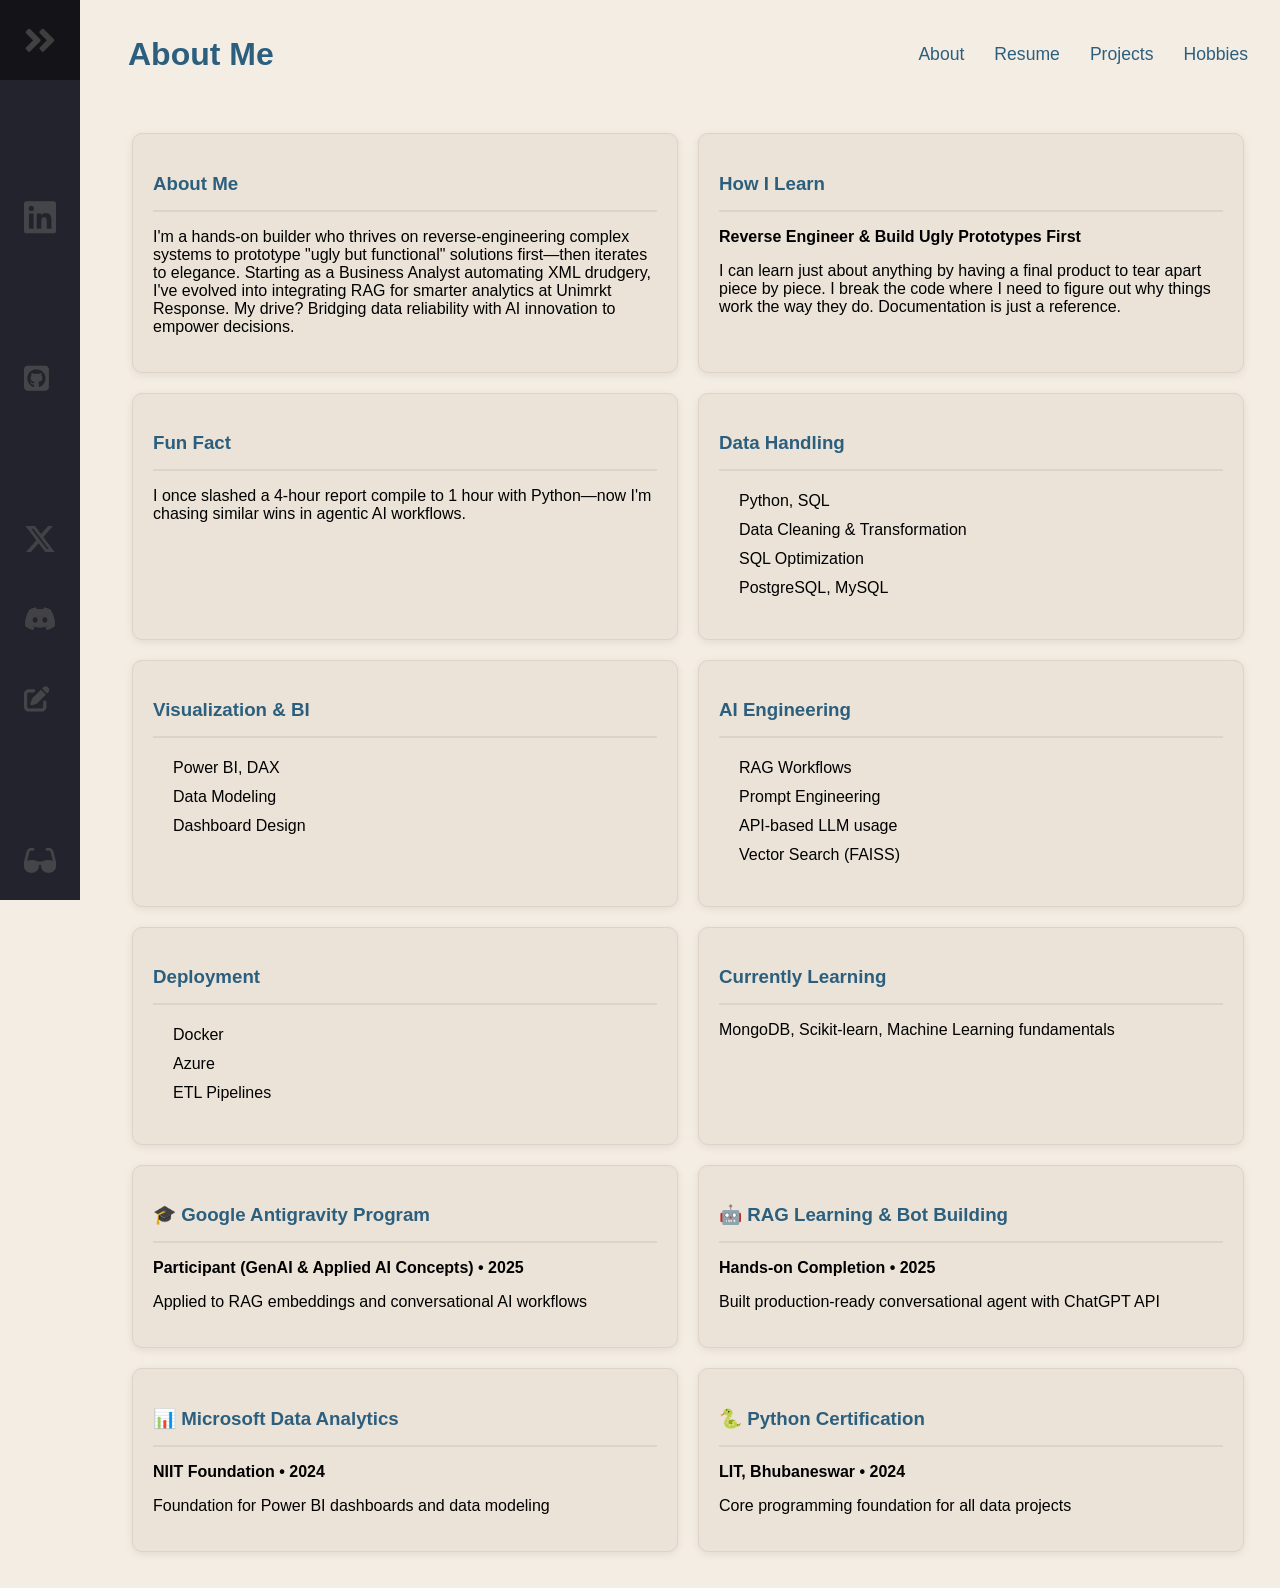
==== about.html @ 884d09ef "new" ====
<!DOCTYPE html>
<html lang="en">
<head>
  <meta name="viewport" content="width=device-width, initial-scale=1.0" />
  <meta charset="UTF-8">
  <title>About - Paramjeet Rout</title>
  <script defer src="theme.js"></script>
  <link rel="stylesheet" href="style.css" />
  <link href="https://fonts.googleapis.com/css?family=Open+Sans:300,400,700&display=swap" rel="stylesheet" />
</head>

<body>
  <nav class="navbar">
    <ul class="navbar-nav">
      <li class="logo">
        <a href="mailto:routparamjeet@gmail.com" target="_blank" class="nav-link">
          <span class="link-text logo-text">Paramj</span>
          <svg aria-hidden="true" focusable="false" data-prefix="fad" data-icon="angle-double-right" role="img" xmlns="http://www.w3.org/2000/svg" viewBox="0 0 448 512" class="svg-inline--fa fa-angle-double-right fa-w-14 fa-5x">
            <g class="fa-group">
              <path fill="currentColor" d="M224 273L88.37 409a23.78 23.78 0 0 1-33.8 0L32 386.36a23.94 23.94 0 0 1 0-33.89l96.13-96.37L32 159.73a23.94 23.94 0 0 1 0-33.89l22.44-22.79a23.78 23.78 0 0 1 33.8 0L223.88 239a23.94 23.94 0 0 1 .1 34z" class="fa-secondary"></path>
              <path fill="currentColor" d="M415.89 273L280.34 409a23.77 23.77 0 0 1-33.79 0L224 386.26a23.94 23.94 0 0 1 0-33.89L320.11 256l-96-96.47a23.94 23.94 0 0 1 0-33.89l22.52-22.59a23.77 23.77 0 0 1 33.79 0L416 239a24 24 0 0 1-.11 34z" class="fa-primary"></path>
            </g>
          </svg>
        </a>
      </li>

      <li class="nav-item">
        <a href="https://www.linkedin.com/in/paramjeet-rout2026/" target="_blank" class="nav-link">
          <svg aria-hidden="true" focusable="false" data-prefix="fad" data-icon="cat" role="img" xmlns="http://www.w3.org/2000/svg" viewBox="0 0 448 512" class="svg-inline--fa fa-cat fa-w-16 fa-9x">
            <g class="fa-group">
              <path fill="currentColor" d="M416 32H31.9C14.3 32 0 46.5 0 64.3v383.4C0 465.5 14.3 480 31.9 480H416c17.6 0 32-14.5 32-32.3V64.3c0-17.8-14.4-32.3-32-32.3zM135.4 416H69V202.2h66.5V416zm-33.2-243c-21.3 0-38.5-17.3-38.5-38.5S80.9 96 102.2 96c21.2 0 38.5 17.3 38.5 38.5 0 21.3-17.2 38.5-38.5 38.5zm282.1 243h-66.4V312c0-24.8-.5-56.7-34.5-56.7-34.6 0-39.9 27-39.9 54.9V416h-66.4V202.2h63.7v29.2h.9c8.9-16.8 30.6-34.5 62.9-34.5 67.2 0 79.7 44.3 79.7 101.9V416z" class="fa-secondary"></path>
            </g>
          </svg>
          <span class="link-text">LinkedIn</span>
        </a>
      </li>

      <li class="nav-item">
        <a href="https://github.com/routparam12" target="_blank" class="nav-link">
          <svg aria-hidden="true" focusable="false" data-prefix="fad" data-icon="alien-monster" role="img" xmlns="http://www.w3.org/2000/svg" viewBox="0 0 576 512" class="svg-inline--fa fa-alien-monster fa-w-18 fa-9x">
            <g class="fa-group">
              <path fill="currentColor" d="M448 96c0-35.3-28.7-64-64-64H64C28.7 32 0 60.7 0 96V416c0 35.3 28.7 64 64 64H384c35.3 0 64-28.7 64-64V96zM265.8 407.7c0-1.8 0-6 .1-11.6c.1-11.4 .1-28.8 .1-43.7c0-15.6-5.2-25.5-11.3-30.7c37-4.1 76-9.2 76-73.1c0-18.2-6.5-27.3-17.1-39c1.7-4.3 7.4-22-1.7-45c-13.9-4.3-45.7 17.9-45.7 17.9c-13.2-3.7-27.5-5.6-41.6-5.6s-28.4 1.9-41.6 5.6c0 0-31.8-22.2-45.7-17.9c-9.1 22.9-3.5 40.6-1.7 45c-10.6 11.7-15.6 20.8-15.6 39c0 63.6 37.3 69 74.3 73.1c-4.8 4.3-9.1 11.7-10.6 22.3c-9.5 4.3-33.8 11.7-48.3-13.9c-9.1-15.8-25.5-17.1-25.5-17.1c-16.2-.2-1.1 10.2-1.1 10.2c10.8 5 18.4 24.2 18.4 24.2c9.7 29.7 56.1 19.7 56.1 19.7c0 9 .1 21.7 .1 30.6c0 4.8 .1 8.6 .1 10c0 4.3-3 9.5-11.5 8C106 393.6 59.8 330.8 59.8 257.4c0-91.8 70.2-161.5 162-161.5s166.2 69.7 166.2 161.5c.1 73.4-44.7 136.3-110.7 158.3c-8.4 1.5-11.5-3.7-11.5-8z" class="fa-secondary"></path>
            </g>
          </svg>
          <span class="link-text">Github</span>
        </a>
      </li>

      <li class="nav-item">
        <a href="https://twitter.com/Paramjeer_r" target="_blank" class="nav-link">
          <svg aria-hidden="true" focusable="false" role="img" xmlns="http://www.w3.org/2000/svg" viewBox="0 0 512 512" class="svg-inline--fa fa-w-16 fa-5x">
            <g class="fa-group">
              <path fill="currentColor" d="M389.2 48h70.6L305.6 224.2 487 464H345L233.7 318.6 106.5 464H35.8L200.7 275.5 26.8 48H172.4L272.9 180.9 389.2 48zM364.4 421.8h39.1L151.1 88h-42L364.4 421.8z" class="fa-secondary"></path>
              <path fill="currentColor" d="M389.2 48h70.6L305.6 224.2 487 464H345L233.7 318.6 106.5 464H35.8L200.7 275.5 26.8 48H172.4L272.9 180.9 389.2 48zM364.4 421.8h39.1L151.1 88h-42L364.4 421.8z" class="fa-primary"></path>
            </g>
          </svg>
          <span class="link-text">X </span>
        </a>
      </li>

      <li class="nav-item">
        <a href="https://discord.com/users/YOUR_DISCORD_ID" target="_blank" class="nav-link">
          <svg aria-hidden="true" focusable="false" role="img" xmlns="http://www.w3.org/2000/svg" viewBox="0 0 640 512" class="svg-inline--fa fa-w-20 fa-5x">
            <g class="fa-group">
              <path fill="currentColor" d="M524.531,69.836a1.5,1.5,0,0,0-.764-.7A485.065,485.065,0,0,0,404.081,32.03a1.816,1.816,0,0,0-1.923.91,337.461,337.461,0,0,0-14.9,30.6,447.848,447.848,0,0,0-134.426,0,309.541,309.541,0,0,0-15.135-30.6,1.89,1.89,0,0,0-1.924-.91A483.689,483.689,0,0,0,116.085,69.137a1.712,1.712,0,0,0-.788.676C39.068,183.651,18.186,294.69,28.43,404.354a2.016,2.016,0,0,0,.765,1.375A487.666,487.666,0,0,0,176.02,479.918a1.9,1.9,0,0,0,2.063-.676A348.2,348.2,0,0,0,208.12,430.4a1.86,1.86,0,0,0-1.019-2.588,321.173,321.173,0,0,1-45.868-21.853,1.885,1.885,0,0,1-.185-3.126c3.082-2.309,6.166-4.711,9.109-7.137a1.819,1.819,0,0,1,1.9-.256c96.229,43.917,200.41,43.917,295.5,0a1.812,1.812,0,0,1,1.924.233c2.944,2.426,6.027,4.851,9.132,7.16a1.884,1.884,0,0,1-.162,3.126,301.407,301.407,0,0,1-45.89,21.83,1.875,1.875,0,0,0-1,2.611,391.055,391.055,0,0,0,30.014,48.815,1.864,1.864,0,0,0,2.063.7A486.048,486.048,0,0,0,610.7,405.729a1.882,1.882,0,0,0,.765-1.352C623.729,277.594,590.933,167.465,524.531,69.836ZM222.491,337.58c-28.972,0-52.844-26.587-52.844-59.239S193.056,219.1,222.491,219.1c29.665,0,53.306,26.82,52.843,59.239C275.334,310.993,251.924,337.58,222.491,337.58Zm195.38,0c-28.971,0-52.843-26.587-52.843-59.239S388.437,219.1,417.871,219.1c29.667,0,53.307,26.82,52.844,59.239C470.715,310.993,447.538,337.58,417.871,337.58Z" class="fa-secondary"></path>
              <path fill="currentColor" d="M524.531,69.836a1.5,1.5,0,0,0-.764-.7A485.065,485.065,0,0,0,404.081,32.03a1.816,1.816,0,0,0-1.923.91,337.461,337.461,0,0,0-14.9,30.6,447.848,447.848,0,0,0-134.426,0,309.541,309.541,0,0,0-15.135-30.6,1.89,1.89,0,0,0-1.924-.91A483.689,483.689,0,0,0,116.085,69.137a1.712,1.712,0,0,0-.788.676C39.068,183.651,18.186,294.69,28.43,404.354a2.016,2.016,0,0,0,.765,1.375A487.666,487.666,0,0,0,176.02,479.918a1.9,1.9,0,0,0,2.063-.676A348.2,348.2,0,0,0,208.12,430.4a1.86,1.86,0,0,0-1.019-2.588,321.173,321.173,0,0,1-45.868-21.853,1.885,1.885,0,0,1-.185-3.126c3.082-2.309,6.166-4.711,9.109-7.137a1.819,1.819,0,0,1,1.9-.256c96.229,43.917,200.41,43.917,295.5,0a1.812,1.812,0,0,1,1.924.233c2.944,2.426,6.027,4.851,9.132,7.16a1.884,1.884,0,0,1-.162,3.126,301.407,301.407,0,0,1-45.89,21.83,1.875,1.875,0,0,0-1,2.611,391.055,391.055,0,0,0,30.014,48.815,1.864,1.864,0,0,0,2.063.7A486.048,486.048,0,0,0,610.7,405.729a1.882,1.882,0,0,0,.765-1.352C623.729,277.594,590.933,167.465,524.531,69.836ZM222.491,337.58c-28.972,0-52.844-26.587-52.844-59.239S193.056,219.1,222.491,219.1c29.665,0,53.306,26.82,52.843,59.239C275.334,310.993,251.924,337.58,222.491,337.58Zm195.38,0c-28.971,0-52.843-26.587-52.843-59.239S388.437,219.1,417.871,219.1c29.667,0,53.307,26.82,52.844,59.239C470.715,310.993,447.538,337.58,417.871,337.58Z" class="fa-primary"></path>
            </g>
          </svg>
          <span class="link-text">Discord</span>
        </a>
      </li>

      <li class="nav-item">
        <a href="https://sayhelloworld.co" target="_blank" class="nav-link">
          <svg aria-hidden="true" focusable="false" data-prefix="fad" role="img" xmlns="http://www.w3.org/2000/svg" viewBox="0 0 640 512" class="svg-inline--fa fa-laptop fa-w-20 fa-5x">
            <g class="fa-group">
              <path fill="currentColor" d="M471.6 21.7c-21.9-21.9-57.3-21.9-79.2 0L362.3 51.7l97.9 97.9 30.1-30.1c21.9-21.9 21.9-57.3 0-79.2L471.6 21.7zm-299.2 220c-6.1 6.1-10.8 13.6-13.5 21.9l-29.6 88.8c-2.9 8.6-.6 18.1 5.8 24.6s15.9 8.7 24.6 5.8l88.8-29.6c8.2-2.7 15.7-7.4 21.9-13.5L437.7 172.3 339.7 74.3 172.4 241.7zM96 64C43 64 0 107 0 160V416c0 53 43 96 96 96H352c53 0 96-43 96-96V320c0-17.7-14.3-32-32-32s-32 14.3-32 32v96c0 17.7-14.3 32-32 32H96c-17.7 0-32-14.3-32-32V160c0-17.7 14.3-32 32-32h96c17.7 0 32-14.3 32-32s-14.3-32-32-32H96z" class="fa-secondary"></path>
            </g>
          </svg>
          <span class="link-text">Blog</span>
        </a>
      </li>

      <li class="nav-item" id="themeButton">
        <a href="#" class="nav-link">
          <svg class="theme-icon" id="lightIcon" aria-hidden="true" focusable="false" data-prefix="fad" data-icon="moon-stars" role="img" xmlns="http://www.w3.org/2000/svg" viewBox="0 0 512 512" class="svg-inline--fa fa-moon-stars fa-w-16 fa-7x">
            <g class="fa-group">
              <path fill="currentColor" d="M320 32L304 0l-16 32-32 16 32 16 16 32 16-32 32-16zm138.7 149.3L432 128l-26.7 53.3L352 208l53.3 26.7L432 288l26.7-53.3L512 208z" class="fa-secondary"></path>
              <path fill="currentColor" d="M332.2 426.4c8.1-1.6 13.9 8 8.6 14.5a191.18 191.18 0 0 1-149 71.1C85.8 512 0 426 0 320c0-120 108.7-210.6 227-188.8 8.2 1.6 10.1 12.6 2.8 16.7a150.3 150.3 0 0 0-76.1 130.8c0 94 85.4 165.4 178.5 147.7z" class="fa-primary"></path>
            </g>
          </svg>
          <svg class="theme-icon" id="solarIcon" aria-hidden="true" focusable="false" data-prefix="fad" data-icon="sun" role="img" xmlns="http://www.w3.org/2000/svg" viewBox="0 0 512 512" class="svg-inline--fa fa-sun fa-w-16 fa-7x">
            <g class="fa-group">
              <path fill="currentColor" d="M502.42 240.5l-94.7-47.3 33.5-100.4c4.5-13.6-8.4-26.5-21.9-21.9l-100.4 33.5-47.41-94.8a17.31 17.31 0 0 0-31 0l-47.3 94.7L92.7 70.8c-13.6-4.5-26.5 8.4-21.9 21.9l33.5 100.4-94.7 47.4a17.31 17.31 0 0 0 0 31l94.7 47.3-33.5 100.5c-4.5 13.6 8.4 26.5 21.9 21.9l100.41-33.5 47.3 94.7a17.31 17.31 0 0 0 31 0l47.31-94.7 100.4 33.5c13.6 4.5 26.5-8.4 21.9-21.9l-33.5-100.4 94.7-47.3a17.33 17.33 0 0 0 .2-31.1zm-155.9 106c-49.91 49.9-131.11 49.9-181 0a128.13 128.13 0 0 1 0-181c49.9-49.9 131.1-49.9 181 0a128.13 128.13 0 0 1 0 181z" class="fa-secondary"></path>
              <path fill="currentColor" d="M352 256a96 96 0 1 1-96-96 96.15 96.15 0 0 1 96 96z" class="fa-primary"></path>
            </g>
          </svg>
          <svg class="theme-icon" id="darkIcon" aria-hidden="true" focusable="false" data-prefix="fad" data-icon="sunglasses" role="img" xmlns="http://www.w3.org/2000/svg" viewBox="0 0 576 512" class="svg-inline--fa fa-sunglasses fa-w-18 fa-7x">
            <g class="fa-group">
              <path fill="currentColor" d="M574.09 280.38L528.75 98.66a87.94 87.94 0 0 0-113.19-62.14l-15.25 5.08a16 16 0 0 0-10.12 20.25L395.25 77a16 16 0 0 0 20.22 10.13l13.19-4.39c10.87-3.63 23-3.57 33.15 1.73a39.59 39.59 0 0 1 20.38 25.81l38.47 153.83a276.7 276.7 0 0 0-81.22-12.47c-34.75 0-74 7-114.85 26.75h-73.18c-40.85-19.75-80.07-26.75-114.85-26.75a276.75 276.75 0 0 0-81.22 12.45l38.47-153.8a39.61 39.61 0 0 1 20.38-25.82c10.15-5.29 22.28-5.34 33.15-1.73l13.16 4.39A16 16 0 0 0 180.75 77l5.06-15.19a16 16 0 0 0-10.12-20.21l-15.25-5.08A87.95 87.95 0 0 0 47.25 98.65L1.91 280.38A75.35 75.35 0 0 0 0 295.86v70.25C0 429 51.59 480 115.19 480h37.12c60.28 0 110.38-45.94 114.88-105.37l2.93-38.63h35.76l2.93 38.63c4.5 59.43 54.6 105.37 114.88 105.37h37.12C524.41 480 576 429 576 366.13v-70.25a62.67 62.67 0 0 0-1.91-15.5z" class="fa-secondary"></path>
            </g>
          </svg>
          <span class="link-text">Themify</span>
        </a>
      </li>
    </ul>
  </nav>

  <main>
    <!-- Header with Welcome and Navigation -->
    <header class="main-header">
      <h1 class="welcome-text">About Me</h1>
      <nav class="top-nav">
        <a href="about.html" class="top-nav-link">About</a>
        <a href="index.html#resume" class="top-nav-link">Resume</a>
        <a href="projects.html" class="top-nav-link">Projects</a>
        <a href="hobbies.html" class="top-nav-link">Hobbies</a>
      </nav>
    </header>

    <style>
      body {
        font-family: 'Arial', sans-serif;
        margin: 0;
        padding: 0;
        background-color: #f4ede4;
      }
  
      .container {
        display: grid;
        grid-template-columns: repeat(2, 1fr);
        gap: 20px;
        padding: 20px;
        max-width: 1200px;
        margin: 0 auto;
      }
  
      .sub-container {
        background-color: #ebe3d8;
        border-radius: 10px;
        box-shadow: 0 2px 8px rgba(0, 0, 0, 0.08);
        padding: 20px;
        border: 1px solid #ddd3c7;
        transition: all 0.3s ease;
      }

      .sub-container:hover {
        box-shadow: 0 8px 20px rgba(0, 0, 0, 0.12);
        transform: translateY(-3px);
      }
  
      hr {
        border: none;
        border-top: 2px solid #ddd3c7;
        margin: 15px 0;
      }
  
      h3 {
        color: #2c5f7e;
        margin-bottom: 10px;
      }

      h4 {
        color: #2c5f7e;
        margin-top: 15px;
        margin-bottom: 8px;
      }

      ul {
        line-height: 1.8;
        padding-left: 20px;
      }

      /* Header with Welcome and Navigation */
      .main-header {
        display: flex;
        justify-content: space-between;
        align-items: center;
        padding: 20px 1rem;
        margin-bottom: 20px;
        flex-wrap: wrap;
      }
  
      .welcome-text {
        margin: 0;
        font-size: 2em;
        color: #2c5f7e;
        font-weight: 700;
      }
  
      .top-nav {
        display: flex;
        gap: 30px;
        align-items: center;
        flex-wrap: wrap;
      }
  
      .top-nav-link {
        color: #2c5f7e;
        text-decoration: none;
        font-size: 1.1em;
        font-weight: 500;
        padding: 8px 0;
        position: relative;
        transition: color 0.3s ease;
      }
  
      .top-nav-link:hover {
        color: #1a4a6b;
      }
  
      .top-nav-link::after {
        content: '';
        position: absolute;
        bottom: 4px;
        left: 0;
        width: 0;
        height: 2px;
        background-color: #2c5f7e;
        transition: width 0.3s ease;
      }
  
      .top-nav-link:hover::after {
        width: 100%;
      }
  
      /* Responsive adjustments */
      @media only screen and (max-width: 768px) {
        .container {
          grid-template-columns: 1fr;
        }
        
        .main-header {
          flex-direction: column;
          align-items: flex-start;
          gap: 15px;
        }
  
        .top-nav {
          width: 100%;
          justify-content: flex-start;
          gap: 20px;
        }
  
        .welcome-text {
          font-size: 1.5em;
        }
      }
    </style>
  
    <div class="container">



      <!-- About Me -->
<!-- 
      <div class="sub-container">
        <h3>About Me</h3>
        <hr>
        <p>I'm a hands-on builder who thrives on reverse-engineering complex systems to prototype "ugly but functional" solutions first—then iterates to elegance. Starting as a Business Analyst automating XML drudgery, I've evolved into integrating RAG for smarter analytics at Unimrkt Response. My drive? Bridging data reliability with AI innovation to empower decisions.</p>
        
        <p><strong>How I Learn:</strong> Reverse Engineer & Build Ugly Prototypes First. I can learn just about anything by having a final product to tear apart piece by piece. I break the code where I need to figure out why things work the way they do. Documentation is just a reference.</p>

        <p><strong>Fun Fact:</strong> I once slashed a 4-hour report compile to 1 hour with Python—now I'm chasing similar wins in agentic AI workflows.</p>
      </div>
  -->
      <!-- Experience Section 1 -->
      <!-- <div class="sub-container">
        <h3>Data Analyst</h3>
        <p><em>Unimrkt Response LLP, Gurgaon</em></p>
        <hr>
        <p><strong>June 2025 – Present</strong></p>
        <ul>
          <li>Optimized SQL queries and Python ETL scripts processing <span class="metric-highlight">50K+ records daily</span>, reducing extraction time by <span class="metric-highlight">40%</span> via indexing and pandas vectorization—enabling real-time business insights.</li>
          <li>Designed interactive Power BI dashboards with DAX measures for 10+ stakeholders, achieving <span class="metric-highlight">95% refresh efficiency</span> and cutting interpretation errors by <span class="metric-highlight">25%</span> through intuitive slicers.</li>
          <li>Engineered a RAG-based conversational assistant with ChatGPT API and vector search (FAISS embeddings), retrieving from PostgreSQL/JSON sources to boost response accuracy from 70% to <span class="metric-highlight">92%</span>—handling 200+ internal queries/week with &lt;2s latency.
            <a href="https://github.com/routparam12/rag-assistant" class="project-link" target="_blank">[GitHub]</a>
          </li>
        </ul>
      </div> -->
  
      <!-- Experience Section 2 -->
<!--      <div class="sub-container">
        <h3>Business Analyst Associate</h3>
        <p><em>Tech Mahindra, Ahmedabad</em></p>
        <hr>
        <p><strong>March 2024 – May 2025</strong></p>
        <ul>
          <li>Developed and optimized Power BI data models with DAX, streamlining 15+ reports and slashing manual effort by <span class="metric-highlight">30%</span> (from 10 to 7 hours/week)—directly supporting client KPIs in telecom sector.</li>
          <li>Automated XML test report ingestion using Python/PowerShell pipelines, compressing daily processing from 4 hours to <span class="metric-highlight">1 hour</span> across 5K+ files—improving team velocity by <span class="metric-highlight">75%</span> and error rates to &lt;1%.
            <a href="https://github.com/routparam12/xml-automation" class="project-link" target="_blank">[Code]</a>
          </li>
        </ul>
      </div>  -->



      <!-- About Me Card -->
      <div class="sub-container">
        <h3>About Me</h3>
        <hr>
        <p>I'm a hands-on builder who thrives on reverse-engineering complex systems to prototype "ugly but functional" solutions first—then iterates to elegance. Starting as a Business Analyst automating XML drudgery, I've evolved into integrating RAG for smarter analytics at Unimrkt Response. My drive? Bridging data reliability with AI innovation to empower decisions.</p>
      </div>

      <!-- How I Learn Card -->
      <div class="sub-container">
        <h3>How I Learn</h3>
        <hr>
        <p><strong>Reverse Engineer & Build Ugly Prototypes First</strong></p>
        <p>I can learn just about anything by having a final product to tear apart piece by piece. I break the code where I need to figure out why things work the way they do. Documentation is just a reference.</p>
      </div>

      <!-- Fun Fact Card -->
      <div class="sub-container">
        <h3>Fun Fact</h3>
        <hr>
        <p>I once slashed a 4-hour report compile to 1 hour with Python—now I'm chasing similar wins in agentic AI workflows.</p>
      </div>

      <!-- Technical Skills: Data Handling -->
      <div class="sub-container">
        <h3>Data Handling</h3>
        <hr>
        <ul>
          <li>Python, SQL</li>
          <li>Data Cleaning & Transformation</li>
          <li>SQL Optimization</li>
          <li>PostgreSQL, MySQL</li>
        </ul>
      </div>

      <!-- Technical Skills: Visualization & BI -->
      <div class="sub-container">
        <h3>Visualization & BI</h3>
        <hr>
        <ul>
          <li>Power BI, DAX</li>
          <li>Data Modeling</li>
          <li>Dashboard Design</li>
        </ul>
      </div>

      <!-- Technical Skills: AI Engineering -->
      <div class="sub-container">
        <h3>AI Engineering</h3>
        <hr>
        <ul>
          <li>RAG Workflows</li>
          <li>Prompt Engineering</li>
          <li>API-based LLM usage</li>
          <li>Vector Search (FAISS)</li>
        </ul>
      </div>

      <!-- Technical Skills: Deployment -->
      <div class="sub-container">
        <h3>Deployment</h3>
        <hr>
        <ul>
          <li>Docker</li>
          <li>Azure</li>
          <li>ETL Pipelines</li>
        </ul>
      </div>

      <!-- Currently Learning -->
      <div class="sub-container">
        <h3>Currently Learning</h3>
        <hr>
        <p>MongoDB, Scikit-learn, Machine Learning fundamentals</p>
      </div>

      <!-- Certification: Google Antigravity Program -->
      <div class="sub-container">
        <h3>🎓 Google Antigravity Program</h3>
        <hr>
        <p><strong>Participant (GenAI & Applied AI Concepts) • 2025</strong></p>
        <p>Applied to RAG embeddings and conversational AI workflows</p>
      </div>

      <!-- Certification: RAG Learning & Bot Building -->
      <div class="sub-container">
        <h3>🤖 RAG Learning & Bot Building</h3>
        <hr>
        <p><strong>Hands-on Completion • 2025</strong></p>
        <p>Built production-ready conversational agent with ChatGPT API</p>
      </div>

      <!-- Certification: Microsoft Data Analytics -->
      <div class="sub-container">
        <h3>📊 Microsoft Data Analytics</h3>
        <hr>
        <p><strong>NIIT Foundation • 2024</strong></p>
        <p>Foundation for Power BI dashboards and data modeling</p>
      </div>

      <!-- Certification: Python Certification -->
      <div class="sub-container">
        <h3>🐍 Python Certification</h3>
        <hr>
        <p><strong>LIT, Bhubaneswar • 2024</strong></p>
        <p>Core programming foundation for all data projects</p>
      </div>


      <!-- Skills & Certifications - Two Column Layout -->
      <!-- <div class="sub-container">
        <h3>Technical Skills</h3>
        <hr>
        <div style="display: grid; grid-template-columns: 1fr 1fr; gap: 20px;">
          <div>
            <h4 style="color: #2c5f7e; margin-bottom: 8px;">Data Handling</h4>
            <ul style="margin-top: 5px; line-height: 1.8;">
              <li>Python, SQL</li>
              <li>Data Cleaning & Transformation</li>
              <li>SQL Optimization</li>
              <li>PostgreSQL, MySQL</li>
            </ul>
            
            <h4 style="color: #2c5f7e; margin-top: 20px; margin-bottom: 8px;">Visualization & BI</h4>
            <ul style="margin-top: 5px; line-height: 1.8;">
              <li>Power BI, DAX</li>
              <li>Data Modeling</li>
              <li>Dashboard Design</li>
            </ul>
          </div>
          
          <div>
            <h4 style="color: #2c5f7e; margin-bottom: 8px;">AI Engineering</h4>
            <ul style="margin-top: 5px; line-height: 1.8;">
              <li>RAG Workflows</li>
              <li>Prompt Engineering</li>
              <li>API-based LLM usage</li>
              <li>Vector Search (FAISS)</li>
            </ul>
            
            <h4 style="color: #2c5f7e; margin-top: 20px; margin-bottom: 8px;">Deployment</h4>
            <ul style="margin-top: 5px; line-height: 1.8;">
              <li>Docker</li>
              <li>Azure</li>
              <li>ETL Pipelines</li>
            </ul>
          </div>
        </div>
        
        <div style="margin-top: 15px; padding: 12px; background-color: #f8f9fa; border-radius: 5px; border-left: 4px solid #2c5f7e;">
          <strong>Currently Learning:</strong> MongoDB, Scikit-learn, Machine Learning fundamentals
        </div>
      </div>

      <div class="sub-container">
        <h3>Certifications & Programs</h3>
        <hr>
        <div style="line-height: 2;">
          <div style="margin-bottom: 15px;">
            <strong style="color: #2c5f7e;">🎓 Google Antigravity Program</strong><br>
            <span style="color: #666; font-size: 0.95em;">Participant (GenAI & Applied AI Concepts) • 2025</span><br>
            <span style="font-size: 0.9em;">Applied to RAG embeddings and conversational AI workflows</span>
          </div>
          
          <div style="margin-bottom: 15px;">
            <strong style="color: #2c5f7e;">🤖 RAG Learning & Bot Building</strong><br>
            <span style="color: #666; font-size: 0.95em;">Hands-on Completion • 2025</span><br>
            <span style="font-size: 0.9em;">Built production-ready conversational agent with ChatGPT API</span>
          </div>
          
          <div style="margin-bottom: 15px;">
            <strong style="color: #2c5f7e;">📊 Microsoft Data Analytics</strong><br>
            <span style="color: #666; font-size: 0.95em;">NIIT Foundation • 2024</span><br>
            <span style="font-size: 0.9em;">Foundation for Power BI dashboards and data modeling</span>
          </div>
          
          <div style="margin-bottom: 15px;">
            <strong style="color: #2c5f7e;">🐍 Python Certification</strong><br>
            <span style="color: #666; font-size: 0.95em;">LIT, Bhubaneswar • 2024</span><br>
            <span style="font-size: 0.9em;">Core programming foundation for all data projects</span>
          </div>
        </div>
      </div> -->


    </div>
  
  </main>
</body>
</html>
---- style.css ----
:root {
  font-size: 16px;
  font-family: 'Open Sans';
  --text-primary: #b6b6b6;
  --text-secondary: #ececec;
  --bg-primary: #23232e;
  --bg-secondary: #141418;
  --transition-speed: 600ms;
}

body {
  color: black;
  background-color: #f4ede4; /* Claude.ai light tan/swan color */
  margin: 0;
  padding: 0;
}

body::-webkit-scrollbar {
  width: 0.25rem;
}

body::-webkit-scrollbar-track {
  background: #1e1e24;
}

body::-webkit-scrollbar-thumb {
  background: #6649b8;
}

main {
  margin-left: 5rem;
  padding: 1rem;
}

.navbar {
  position: fixed;
  background-color: var(--bg-primary);
  transition: width 600ms ease;
  overflow: scroll;
  z-index: 1000;
}

.navbar-nav {
  list-style: none;
  padding: 0;
  margin: 0;
  display: flex;
  flex-direction: column;
  align-items: center;
  height: 100%;
}

.navbar-nav > .nav-item {
  width: 100%;
}

.navbar-nav > .nav-item:nth-child(2),
.navbar-nav > .nav-item:nth-child(3),
.navbar-nav > .nav-item:nth-child(4) {
  margin-top: auto;
}

.top-nav .nav-item {
  width: auto;
}

.nav-item:last-child {
  margin-top: auto;
}

.nav-link {
  display: flex;
  align-items: center;
  height: 5rem;
  color: var(--text-primary);
  text-decoration: none;
  filter: grayscale(100%) opacity(0.7);
  transition: var(--transition-speed);
}

.nav-link:hover {
  filter: grayscale(0%) opacity(1);
  background: var(--bg-secondary);
  color: var(--text-secondary);
}

.link-text {
  display: none;
  margin-left: 1rem;
}

.nav-link svg {
  width: 2rem;
  min-width: 2rem;
  margin: 0 1.5rem;
}

.fa-primary {
  color: #1e5798;
}

.fa-secondary {
  color: #14609a;
}

.fa-primary,
.fa-secondary {
  transition: var(--transition-speed);
}

.logo {
  font-weight: bold;
  text-transform: uppercase;
  margin-bottom: 1rem;
  text-align: center;
  color: var(--text-secondary);
  background: var(--bg-secondary);
  font-size: 1.5rem;
  letter-spacing: 0.3ch;
  width: 100%;
}

.logo svg {
  transform: rotate(0deg);
  transition: var(--transition-speed);
}

.logo-text {
  display: inline;
  position: absolute;
  left: -999px;
  transition: var(--transition-speed);
}

.navbar:hover .logo svg {
  transform: rotate(-180deg);
}

/* Small screens */
@media only screen and (max-width: 600px) {
  .navbar {
    bottom: 0;
    width: 100vw;
    height: 5rem;
  }

  .logo {
    display: none;
  }

  .navbar-nav {
    flex-direction: row;
  }

  .nav-link {
    justify-content: center;
  }

  main {
    margin: 0;
    margin-bottom: 6rem; /* Add space for bottom navbar */
  }
}

/* Large screens */
@media only screen and (min-width: 600px) {
  .navbar {
    top: 0;
    width: 5rem;
    height: 100vh;
  }

  .navbar:hover {
    width: 16rem;
  }

  .navbar:hover .link-text {
    display: inline;
  }

  .navbar:hover .logo svg {
    margin-left: 11rem;
  }

  .navbar:hover .logo-text {
    left: 0px;
  }

  main {
    margin-left: 6rem; /* Add more space to prevent content cutoff */
  }
}

.dark {
  --text-primary: #b6b6b6;
  --text-secondary: #ececec;
  --bg-primary: #23232e;
  --bg-secondary: #141418;
}

.light {
  --text-primary: #1f1f1f;
  --text-secondary: #000000;
  --bg-primary: #ffffff;
  --bg-secondary: #e4e4e4;
}

.solar {
  --text-primary: #576e75;
  --text-secondary: #35535c;
  --bg-primary: #fdf6e3;
  --bg-secondary: #f5e5b8;
}

.theme-icon {
  display: none;
}

.dark #darkIcon {
  display: block;
}

.light #lightIcon {
  display: block;
}

.solar #solarIcon {
  display: block;
}

ul {
  padding: 0;
  list-style-type: none;
}
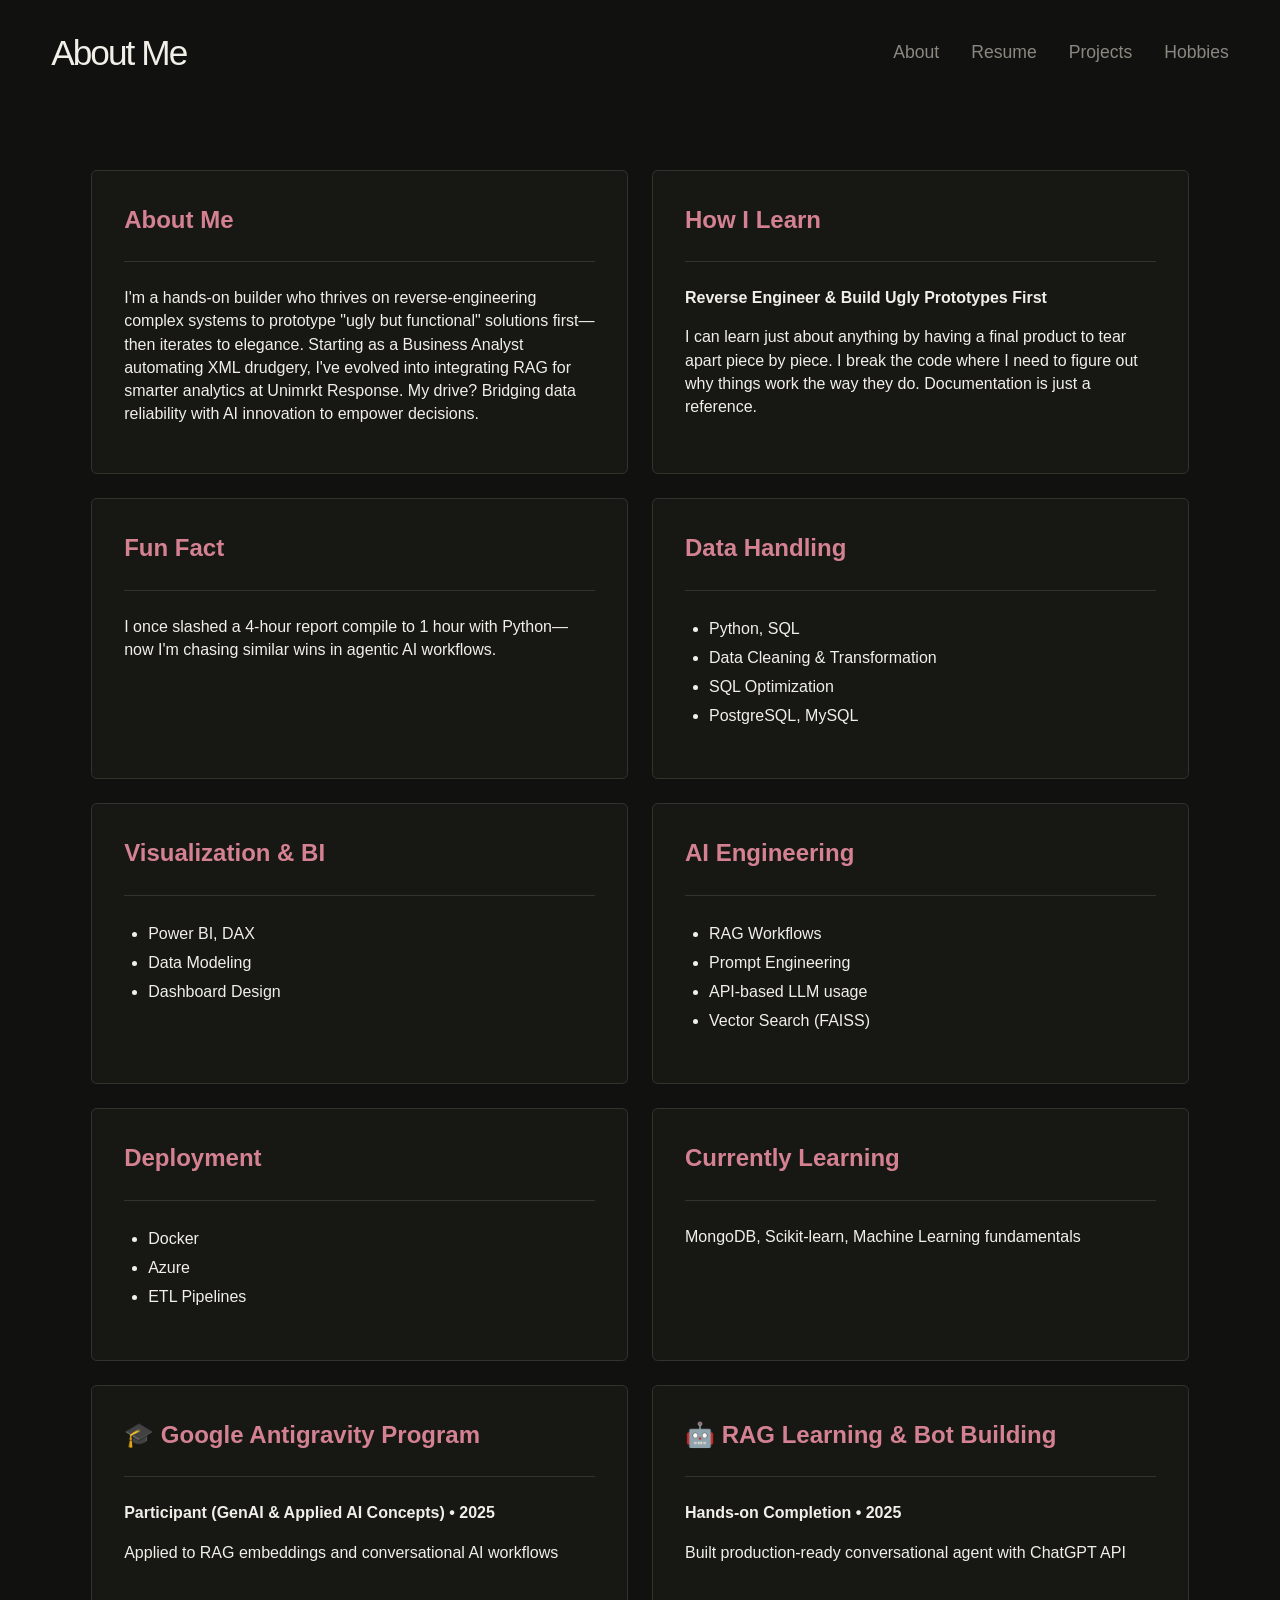
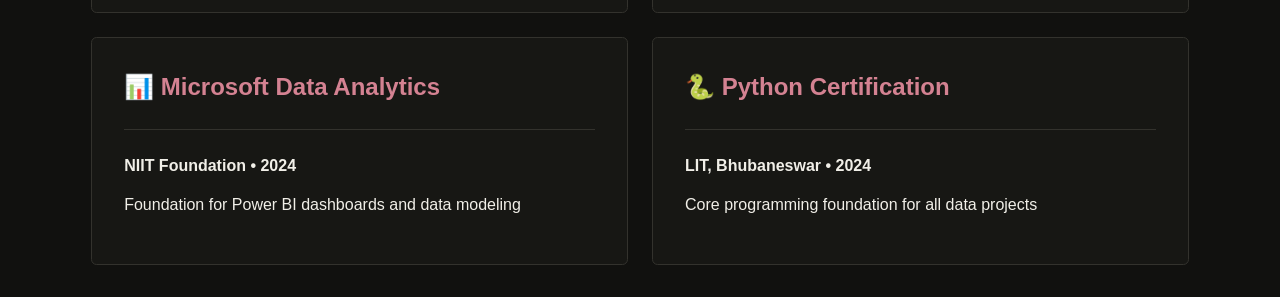
==== commit 56b94c43: "refactor: remove navbar component from all pages and consolidate navigation structure" ====
--- a/about.html
+++ b/about.html
@@ -1,3 +1,5 @@
+<!-- param/about.html -->
+
 <!DOCTYPE html>
 <html lang="en">
 <head>
@@ -10,101 +12,6 @@
 </head>
 
 <body>
-  <nav class="navbar">
-    <ul class="navbar-nav">
-      <li class="logo">
-        <a href="mailto:routparamjeet@gmail.com" target="_blank" class="nav-link">
-          <span class="link-text logo-text">Paramj</span>
-          <svg aria-hidden="true" focusable="false" data-prefix="fad" data-icon="angle-double-right" role="img" xmlns="http://www.w3.org/2000/svg" viewBox="0 0 448 512" class="svg-inline--fa fa-angle-double-right fa-w-14 fa-5x">
-            <g class="fa-group">
-              <path fill="currentColor" d="M224 273L88.37 409a23.78 23.78 0 0 1-33.8 0L32 386.36a23.94 23.94 0 0 1 0-33.89l96.13-96.37L32 159.73a23.94 23.94 0 0 1 0-33.89l22.44-22.79a23.78 23.78 0 0 1 33.8 0L223.88 239a23.94 23.94 0 0 1 .1 34z" class="fa-secondary"></path>
-              <path fill="currentColor" d="M415.89 273L280.34 409a23.77 23.77 0 0 1-33.79 0L224 386.26a23.94 23.94 0 0 1 0-33.89L320.11 256l-96-96.47a23.94 23.94 0 0 1 0-33.89l22.52-22.59a23.77 23.77 0 0 1 33.79 0L416 239a24 24 0 0 1-.11 34z" class="fa-primary"></path>
-            </g>
-          </svg>
-        </a>
-      </li>
-
-      <li class="nav-item">
-        <a href="https://www.linkedin.com/in/paramjeet-rout2026/" target="_blank" class="nav-link">
-          <svg aria-hidden="true" focusable="false" data-prefix="fad" data-icon="cat" role="img" xmlns="http://www.w3.org/2000/svg" viewBox="0 0 448 512" class="svg-inline--fa fa-cat fa-w-16 fa-9x">
-            <g class="fa-group">
-              <path fill="currentColor" d="M416 32H31.9C14.3 32 0 46.5 0 64.3v383.4C0 465.5 14.3 480 31.9 480H416c17.6 0 32-14.5 32-32.3V64.3c0-17.8-14.4-32.3-32-32.3zM135.4 416H69V202.2h66.5V416zm-33.2-243c-21.3 0-38.5-17.3-38.5-38.5S80.9 96 102.2 96c21.2 0 38.5 17.3 38.5 38.5 0 21.3-17.2 38.5-38.5 38.5zm282.1 243h-66.4V312c0-24.8-.5-56.7-34.5-56.7-34.6 0-39.9 27-39.9 54.9V416h-66.4V202.2h63.7v29.2h.9c8.9-16.8 30.6-34.5 62.9-34.5 67.2 0 79.7 44.3 79.7 101.9V416z" class="fa-secondary"></path>
-            </g>
-          </svg>
-          <span class="link-text">LinkedIn</span>
-        </a>
-      </li>
-
-      <li class="nav-item">
-        <a href="https://github.com/routparam12" target="_blank" class="nav-link">
-          <svg aria-hidden="true" focusable="false" data-prefix="fad" data-icon="alien-monster" role="img" xmlns="http://www.w3.org/2000/svg" viewBox="0 0 576 512" class="svg-inline--fa fa-alien-monster fa-w-18 fa-9x">
-            <g class="fa-group">
-              <path fill="currentColor" d="M448 96c0-35.3-28.7-64-64-64H64C28.7 32 0 60.7 0 96V416c0 35.3 28.7 64 64 64H384c35.3 0 64-28.7 64-64V96zM265.8 407.7c0-1.8 0-6 .1-11.6c.1-11.4 .1-28.8 .1-43.7c0-15.6-5.2-25.5-11.3-30.7c37-4.1 76-9.2 76-73.1c0-18.2-6.5-27.3-17.1-39c1.7-4.3 7.4-22-1.7-45c-13.9-4.3-45.7 17.9-45.7 17.9c-13.2-3.7-27.5-5.6-41.6-5.6s-28.4 1.9-41.6 5.6c0 0-31.8-22.2-45.7-17.9c-9.1 22.9-3.5 40.6-1.7 45c-10.6 11.7-15.6 20.8-15.6 39c0 63.6 37.3 69 74.3 73.1c-4.8 4.3-9.1 11.7-10.6 22.3c-9.5 4.3-33.8 11.7-48.3-13.9c-9.1-15.8-25.5-17.1-25.5-17.1c-16.2-.2-1.1 10.2-1.1 10.2c10.8 5 18.4 24.2 18.4 24.2c9.7 29.7 56.1 19.7 56.1 19.7c0 9 .1 21.7 .1 30.6c0 4.8 .1 8.6 .1 10c0 4.3-3 9.5-11.5 8C106 393.6 59.8 330.8 59.8 257.4c0-91.8 70.2-161.5 162-161.5s166.2 69.7 166.2 161.5c.1 73.4-44.7 136.3-110.7 158.3c-8.4 1.5-11.5-3.7-11.5-8z" class="fa-secondary"></path>
-            </g>
-          </svg>
-          <span class="link-text">Github</span>
-        </a>
-      </li>
-
-      <li class="nav-item">
-        <a href="https://twitter.com/Paramjeer_r" target="_blank" class="nav-link">
-          <svg aria-hidden="true" focusable="false" role="img" xmlns="http://www.w3.org/2000/svg" viewBox="0 0 512 512" class="svg-inline--fa fa-w-16 fa-5x">
-            <g class="fa-group">
-              <path fill="currentColor" d="M389.2 48h70.6L305.6 224.2 487 464H345L233.7 318.6 106.5 464H35.8L200.7 275.5 26.8 48H172.4L272.9 180.9 389.2 48zM364.4 421.8h39.1L151.1 88h-42L364.4 421.8z" class="fa-secondary"></path>
-              <path fill="currentColor" d="M389.2 48h70.6L305.6 224.2 487 464H345L233.7 318.6 106.5 464H35.8L200.7 275.5 26.8 48H172.4L272.9 180.9 389.2 48zM364.4 421.8h39.1L151.1 88h-42L364.4 421.8z" class="fa-primary"></path>
-            </g>
-          </svg>
-          <span class="link-text">X </span>
-        </a>
-      </li>
-
-      <li class="nav-item">
-        <a href="https://discord.com/users/YOUR_DISCORD_ID" target="_blank" class="nav-link">
-          <svg aria-hidden="true" focusable="false" role="img" xmlns="http://www.w3.org/2000/svg" viewBox="0 0 640 512" class="svg-inline--fa fa-w-20 fa-5x">
-            <g class="fa-group">
-              <path fill="currentColor" d="M524.531,69.836a1.5,1.5,0,0,0-.764-.7A485.065,485.065,0,0,0,404.081,32.03a1.816,1.816,0,0,0-1.923.91,337.461,337.461,0,0,0-14.9,30.6,447.848,447.848,0,0,0-134.426,0,309.541,309.541,0,0,0-15.135-30.6,1.89,1.89,0,0,0-1.924-.91A483.689,483.689,0,0,0,116.085,69.137a1.712,1.712,0,0,0-.788.676C39.068,183.651,18.186,294.69,28.43,404.354a2.016,2.016,0,0,0,.765,1.375A487.666,487.666,0,0,0,176.02,479.918a1.9,1.9,0,0,0,2.063-.676A348.2,348.2,0,0,0,208.12,430.4a1.86,1.86,0,0,0-1.019-2.588,321.173,321.173,0,0,1-45.868-21.853,1.885,1.885,0,0,1-.185-3.126c3.082-2.309,6.166-4.711,9.109-7.137a1.819,1.819,0,0,1,1.9-.256c96.229,43.917,200.41,43.917,295.5,0a1.812,1.812,0,0,1,1.924.233c2.944,2.426,6.027,4.851,9.132,7.16a1.884,1.884,0,0,1-.162,3.126,301.407,301.407,0,0,1-45.89,21.83,1.875,1.875,0,0,0-1,2.611,391.055,391.055,0,0,0,30.014,48.815,1.864,1.864,0,0,0,2.063.7A486.048,486.048,0,0,0,610.7,405.729a1.882,1.882,0,0,0,.765-1.352C623.729,277.594,590.933,167.465,524.531,69.836ZM222.491,337.58c-28.972,0-52.844-26.587-52.844-59.239S193.056,219.1,222.491,219.1c29.665,0,53.306,26.82,52.843,59.239C275.334,310.993,251.924,337.58,222.491,337.58Zm195.38,0c-28.971,0-52.843-26.587-52.843-59.239S388.437,219.1,417.871,219.1c29.667,0,53.307,26.82,52.844,59.239C470.715,310.993,447.538,337.58,417.871,337.58Z" class="fa-secondary"></path>
-              <path fill="currentColor" d="M524.531,69.836a1.5,1.5,0,0,0-.764-.7A485.065,485.065,0,0,0,404.081,32.03a1.816,1.816,0,0,0-1.923.91,337.461,337.461,0,0,0-14.9,30.6,447.848,447.848,0,0,0-134.426,0,309.541,309.541,0,0,0-15.135-30.6,1.89,1.89,0,0,0-1.924-.91A483.689,483.689,0,0,0,116.085,69.137a1.712,1.712,0,0,0-.788.676C39.068,183.651,18.186,294.69,28.43,404.354a2.016,2.016,0,0,0,.765,1.375A487.666,487.666,0,0,0,176.02,479.918a1.9,1.9,0,0,0,2.063-.676A348.2,348.2,0,0,0,208.12,430.4a1.86,1.86,0,0,0-1.019-2.588,321.173,321.173,0,0,1-45.868-21.853,1.885,1.885,0,0,1-.185-3.126c3.082-2.309,6.166-4.711,9.109-7.137a1.819,1.819,0,0,1,1.9-.256c96.229,43.917,200.41,43.917,295.5,0a1.812,1.812,0,0,1,1.924.233c2.944,2.426,6.027,4.851,9.132,7.16a1.884,1.884,0,0,1-.162,3.126,301.407,301.407,0,0,1-45.89,21.83,1.875,1.875,0,0,0-1,2.611,391.055,391.055,0,0,0,30.014,48.815,1.864,1.864,0,0,0,2.063.7A486.048,486.048,0,0,0,610.7,405.729a1.882,1.882,0,0,0,.765-1.352C623.729,277.594,590.933,167.465,524.531,69.836ZM222.491,337.58c-28.972,0-52.844-26.587-52.844-59.239S193.056,219.1,222.491,219.1c29.665,0,53.306,26.82,52.843,59.239C275.334,310.993,251.924,337.58,222.491,337.58Zm195.38,0c-28.971,0-52.843-26.587-52.843-59.239S388.437,219.1,417.871,219.1c29.667,0,53.307,26.82,52.844,59.239C470.715,310.993,447.538,337.58,417.871,337.58Z" class="fa-primary"></path>
-            </g>
-          </svg>
-          <span class="link-text">Discord</span>
-        </a>
-      </li>
-
-      <li class="nav-item">
-        <a href="https://sayhelloworld.co" target="_blank" class="nav-link">
-          <svg aria-hidden="true" focusable="false" data-prefix="fad" role="img" xmlns="http://www.w3.org/2000/svg" viewBox="0 0 640 512" class="svg-inline--fa fa-laptop fa-w-20 fa-5x">
-            <g class="fa-group">
-              <path fill="currentColor" d="M471.6 21.7c-21.9-21.9-57.3-21.9-79.2 0L362.3 51.7l97.9 97.9 30.1-30.1c21.9-21.9 21.9-57.3 0-79.2L471.6 21.7zm-299.2 220c-6.1 6.1-10.8 13.6-13.5 21.9l-29.6 88.8c-2.9 8.6-.6 18.1 5.8 24.6s15.9 8.7 24.6 5.8l88.8-29.6c8.2-2.7 15.7-7.4 21.9-13.5L437.7 172.3 339.7 74.3 172.4 241.7zM96 64C43 64 0 107 0 160V416c0 53 43 96 96 96H352c53 0 96-43 96-96V320c0-17.7-14.3-32-32-32s-32 14.3-32 32v96c0 17.7-14.3 32-32 32H96c-17.7 0-32-14.3-32-32V160c0-17.7 14.3-32 32-32h96c17.7 0 32-14.3 32-32s-14.3-32-32-32H96z" class="fa-secondary"></path>
-            </g>
-          </svg>
-          <span class="link-text">Blog</span>
-        </a>
-      </li>
-
-      <li class="nav-item" id="themeButton">
-        <a href="#" class="nav-link">
-          <svg class="theme-icon" id="lightIcon" aria-hidden="true" focusable="false" data-prefix="fad" data-icon="moon-stars" role="img" xmlns="http://www.w3.org/2000/svg" viewBox="0 0 512 512" class="svg-inline--fa fa-moon-stars fa-w-16 fa-7x">
-            <g class="fa-group">
-              <path fill="currentColor" d="M320 32L304 0l-16 32-32 16 32 16 16 32 16-32 32-16zm138.7 149.3L432 128l-26.7 53.3L352 208l53.3 26.7L432 288l26.7-53.3L512 208z" class="fa-secondary"></path>
-              <path fill="currentColor" d="M332.2 426.4c8.1-1.6 13.9 8 8.6 14.5a191.18 191.18 0 0 1-149 71.1C85.8 512 0 426 0 320c0-120 108.7-210.6 227-188.8 8.2 1.6 10.1 12.6 2.8 16.7a150.3 150.3 0 0 0-76.1 130.8c0 94 85.4 165.4 178.5 147.7z" class="fa-primary"></path>
-            </g>
-          </svg>
-          <svg class="theme-icon" id="solarIcon" aria-hidden="true" focusable="false" data-prefix="fad" data-icon="sun" role="img" xmlns="http://www.w3.org/2000/svg" viewBox="0 0 512 512" class="svg-inline--fa fa-sun fa-w-16 fa-7x">
-            <g class="fa-group">
-              <path fill="currentColor" d="M502.42 240.5l-94.7-47.3 33.5-100.4c4.5-13.6-8.4-26.5-21.9-21.9l-100.4 33.5-47.41-94.8a17.31 17.31 0 0 0-31 0l-47.3 94.7L92.7 70.8c-13.6-4.5-26.5 8.4-21.9 21.9l33.5 100.4-94.7 47.4a17.31 17.31 0 0 0 0 31l94.7 47.3-33.5 100.5c-4.5 13.6 8.4 26.5 21.9 21.9l100.41-33.5 47.3 94.7a17.31 17.31 0 0 0 31 0l47.31-94.7 100.4 33.5c13.6 4.5 26.5-8.4 21.9-21.9l-33.5-100.4 94.7-47.3a17.33 17.33 0 0 0 .2-31.1zm-155.9 106c-49.91 49.9-131.11 49.9-181 0a128.13 128.13 0 0 1 0-181c49.9-49.9 131.1-49.9 181 0a128.13 128.13 0 0 1 0 181z" class="fa-secondary"></path>
-              <path fill="currentColor" d="M352 256a96 96 0 1 1-96-96 96.15 96.15 0 0 1 96 96z" class="fa-primary"></path>
-            </g>
-          </svg>
-          <svg class="theme-icon" id="darkIcon" aria-hidden="true" focusable="false" data-prefix="fad" data-icon="sunglasses" role="img" xmlns="http://www.w3.org/2000/svg" viewBox="0 0 576 512" class="svg-inline--fa fa-sunglasses fa-w-18 fa-7x">
-            <g class="fa-group">
-              <path fill="currentColor" d="M574.09 280.38L528.75 98.66a87.94 87.94 0 0 0-113.19-62.14l-15.25 5.08a16 16 0 0 0-10.12 20.25L395.25 77a16 16 0 0 0 20.22 10.13l13.19-4.39c10.87-3.63 23-3.57 33.15 1.73a39.59 39.59 0 0 1 20.38 25.81l38.47 153.83a276.7 276.7 0 0 0-81.22-12.47c-34.75 0-74 7-114.85 26.75h-73.18c-40.85-19.75-80.07-26.75-114.85-26.75a276.75 276.75 0 0 0-81.22 12.45l38.47-153.8a39.61 39.61 0 0 1 20.38-25.82c10.15-5.29 22.28-5.34 33.15-1.73l13.16 4.39A16 16 0 0 0 180.75 77l5.06-15.19a16 16 0 0 0-10.12-20.21l-15.25-5.08A87.95 87.95 0 0 0 47.25 98.65L1.91 280.38A75.35 75.35 0 0 0 0 295.86v70.25C0 429 51.59 480 115.19 480h37.12c60.28 0 110.38-45.94 114.88-105.37l2.93-38.63h35.76l2.93 38.63c4.5 59.43 54.6 105.37 114.88 105.37h37.12C524.41 480 576 429 576 366.13v-70.25a62.67 62.67 0 0 0-1.91-15.5z" class="fa-secondary"></path>
-            </g>
-          </svg>
-          <span class="link-text">Themify</span>
-        </a>
-      </li>
-    </ul>
-  </nav>
 
   <main>
     <!-- Header with Welcome and Navigation -->
@@ -117,181 +24,8 @@
         <a href="hobbies.html" class="top-nav-link">Hobbies</a>
       </nav>
     </header>
-
-    <style>
-      body {
-        font-family: 'Arial', sans-serif;
-        margin: 0;
-        padding: 0;
-        background-color: #f4ede4;
-      }
-  
-      .container {
-        display: grid;
-        grid-template-columns: repeat(2, 1fr);
-        gap: 20px;
-        padding: 20px;
-        max-width: 1200px;
-        margin: 0 auto;
-      }
-  
-      .sub-container {
-        background-color: #ebe3d8;
-        border-radius: 10px;
-        box-shadow: 0 2px 8px rgba(0, 0, 0, 0.08);
-        padding: 20px;
-        border: 1px solid #ddd3c7;
-        transition: all 0.3s ease;
-      }
-
-      .sub-container:hover {
-        box-shadow: 0 8px 20px rgba(0, 0, 0, 0.12);
-        transform: translateY(-3px);
-      }
-  
-      hr {
-        border: none;
-        border-top: 2px solid #ddd3c7;
-        margin: 15px 0;
-      }
-  
-      h3 {
-        color: #2c5f7e;
-        margin-bottom: 10px;
-      }
-
-      h4 {
-        color: #2c5f7e;
-        margin-top: 15px;
-        margin-bottom: 8px;
-      }
-
-      ul {
-        line-height: 1.8;
-        padding-left: 20px;
-      }
-
-      /* Header with Welcome and Navigation */
-      .main-header {
-        display: flex;
-        justify-content: space-between;
-        align-items: center;
-        padding: 20px 1rem;
-        margin-bottom: 20px;
-        flex-wrap: wrap;
-      }
-  
-      .welcome-text {
-        margin: 0;
-        font-size: 2em;
-        color: #2c5f7e;
-        font-weight: 700;
-      }
-  
-      .top-nav {
-        display: flex;
-        gap: 30px;
-        align-items: center;
-        flex-wrap: wrap;
-      }
-  
-      .top-nav-link {
-        color: #2c5f7e;
-        text-decoration: none;
-        font-size: 1.1em;
-        font-weight: 500;
-        padding: 8px 0;
-        position: relative;
-        transition: color 0.3s ease;
-      }
-  
-      .top-nav-link:hover {
-        color: #1a4a6b;
-      }
-  
-      .top-nav-link::after {
-        content: '';
-        position: absolute;
-        bottom: 4px;
-        left: 0;
-        width: 0;
-        height: 2px;
-        background-color: #2c5f7e;
-        transition: width 0.3s ease;
-      }
-  
-      .top-nav-link:hover::after {
-        width: 100%;
-      }
-  
-      /* Responsive adjustments */
-      @media only screen and (max-width: 768px) {
-        .container {
-          grid-template-columns: 1fr;
-        }
-        
-        .main-header {
-          flex-direction: column;
-          align-items: flex-start;
-          gap: 15px;
-        }
-  
-        .top-nav {
-          width: 100%;
-          justify-content: flex-start;
-          gap: 20px;
-        }
-  
-        .welcome-text {
-          font-size: 1.5em;
-        }
-      }
-    </style>
   
     <div class="container">
-
-
-
-      <!-- About Me -->
-<!-- 
-      <div class="sub-container">
-        <h3>About Me</h3>
-        <hr>
-        <p>I'm a hands-on builder who thrives on reverse-engineering complex systems to prototype "ugly but functional" solutions first—then iterates to elegance. Starting as a Business Analyst automating XML drudgery, I've evolved into integrating RAG for smarter analytics at Unimrkt Response. My drive? Bridging data reliability with AI innovation to empower decisions.</p>
-        
-        <p><strong>How I Learn:</strong> Reverse Engineer & Build Ugly Prototypes First. I can learn just about anything by having a final product to tear apart piece by piece. I break the code where I need to figure out why things work the way they do. Documentation is just a reference.</p>
-
-        <p><strong>Fun Fact:</strong> I once slashed a 4-hour report compile to 1 hour with Python—now I'm chasing similar wins in agentic AI workflows.</p>
-      </div>
-  -->
-      <!-- Experience Section 1 -->
-      <!-- <div class="sub-container">
-        <h3>Data Analyst</h3>
-        <p><em>Unimrkt Response LLP, Gurgaon</em></p>
-        <hr>
-        <p><strong>June 2025 – Present</strong></p>
-        <ul>
-          <li>Optimized SQL queries and Python ETL scripts processing <span class="metric-highlight">50K+ records daily</span>, reducing extraction time by <span class="metric-highlight">40%</span> via indexing and pandas vectorization—enabling real-time business insights.</li>
-          <li>Designed interactive Power BI dashboards with DAX measures for 10+ stakeholders, achieving <span class="metric-highlight">95% refresh efficiency</span> and cutting interpretation errors by <span class="metric-highlight">25%</span> through intuitive slicers.</li>
-          <li>Engineered a RAG-based conversational assistant with ChatGPT API and vector search (FAISS embeddings), retrieving from PostgreSQL/JSON sources to boost response accuracy from 70% to <span class="metric-highlight">92%</span>—handling 200+ internal queries/week with &lt;2s latency.
-            <a href="https://github.com/routparam12/rag-assistant" class="project-link" target="_blank">[GitHub]</a>
-          </li>
-        </ul>
-      </div> -->
-  
-      <!-- Experience Section 2 -->
-<!--      <div class="sub-container">
-        <h3>Business Analyst Associate</h3>
-        <p><em>Tech Mahindra, Ahmedabad</em></p>
-        <hr>
-        <p><strong>March 2024 – May 2025</strong></p>
-        <ul>
-          <li>Developed and optimized Power BI data models with DAX, streamlining 15+ reports and slashing manual effort by <span class="metric-highlight">30%</span> (from 10 to 7 hours/week)—directly supporting client KPIs in telecom sector.</li>
-          <li>Automated XML test report ingestion using Python/PowerShell pipelines, compressing daily processing from 4 hours to <span class="metric-highlight">1 hour</span> across 5K+ files—improving team velocity by <span class="metric-highlight">75%</span> and error rates to &lt;1%.
-            <a href="https://github.com/routparam12/xml-automation" class="project-link" target="_blank">[Code]</a>
-          </li>
-        </ul>
-      </div>  -->
 
 
 
@@ -403,82 +137,6 @@
       </div>
 
 
-      <!-- Skills & Certifications - Two Column Layout -->
-      <!-- <div class="sub-container">
-        <h3>Technical Skills</h3>
-        <hr>
-        <div style="display: grid; grid-template-columns: 1fr 1fr; gap: 20px;">
-          <div>
-            <h4 style="color: #2c5f7e; margin-bottom: 8px;">Data Handling</h4>
-            <ul style="margin-top: 5px; line-height: 1.8;">
-              <li>Python, SQL</li>
-              <li>Data Cleaning & Transformation</li>
-              <li>SQL Optimization</li>
-              <li>PostgreSQL, MySQL</li>
-            </ul>
-            
-            <h4 style="color: #2c5f7e; margin-top: 20px; margin-bottom: 8px;">Visualization & BI</h4>
-            <ul style="margin-top: 5px; line-height: 1.8;">
-              <li>Power BI, DAX</li>
-              <li>Data Modeling</li>
-              <li>Dashboard Design</li>
-            </ul>
-          </div>
-          
-          <div>
-            <h4 style="color: #2c5f7e; margin-bottom: 8px;">AI Engineering</h4>
-            <ul style="margin-top: 5px; line-height: 1.8;">
-              <li>RAG Workflows</li>
-              <li>Prompt Engineering</li>
-              <li>API-based LLM usage</li>
-              <li>Vector Search (FAISS)</li>
-            </ul>
-            
-            <h4 style="color: #2c5f7e; margin-top: 20px; margin-bottom: 8px;">Deployment</h4>
-            <ul style="margin-top: 5px; line-height: 1.8;">
-              <li>Docker</li>
-              <li>Azure</li>
-              <li>ETL Pipelines</li>
-            </ul>
-          </div>
-        </div>
-        
-        <div style="margin-top: 15px; padding: 12px; background-color: #f8f9fa; border-radius: 5px; border-left: 4px solid #2c5f7e;">
-          <strong>Currently Learning:</strong> MongoDB, Scikit-learn, Machine Learning fundamentals
-        </div>
-      </div>
-
-      <div class="sub-container">
-        <h3>Certifications & Programs</h3>
-        <hr>
-        <div style="line-height: 2;">
-          <div style="margin-bottom: 15px;">
-            <strong style="color: #2c5f7e;">🎓 Google Antigravity Program</strong><br>
-            <span style="color: #666; font-size: 0.95em;">Participant (GenAI & Applied AI Concepts) • 2025</span><br>
-            <span style="font-size: 0.9em;">Applied to RAG embeddings and conversational AI workflows</span>
-          </div>
-          
-          <div style="margin-bottom: 15px;">
-            <strong style="color: #2c5f7e;">🤖 RAG Learning & Bot Building</strong><br>
-            <span style="color: #666; font-size: 0.95em;">Hands-on Completion • 2025</span><br>
-            <span style="font-size: 0.9em;">Built production-ready conversational agent with ChatGPT API</span>
-          </div>
-          
-          <div style="margin-bottom: 15px;">
-            <strong style="color: #2c5f7e;">📊 Microsoft Data Analytics</strong><br>
-            <span style="color: #666; font-size: 0.95em;">NIIT Foundation • 2024</span><br>
-            <span style="font-size: 0.9em;">Foundation for Power BI dashboards and data modeling</span>
-          </div>
-          
-          <div style="margin-bottom: 15px;">
-            <strong style="color: #2c5f7e;">🐍 Python Certification</strong><br>
-            <span style="color: #666; font-size: 0.95em;">LIT, Bhubaneswar • 2024</span><br>
-            <span style="font-size: 0.9em;">Core programming foundation for all data projects</span>
-          </div>
-        </div>
-      </div> -->
-
-
     </div>
   
   </main>
--- a/style.css
+++ b/style.css
@@ -1,234 +1,332 @@
+/* param/style.css */
+
 :root {
-  font-size: 16px;
-  font-family: 'Open Sans';
-  --text-primary: #b6b6b6;
-  --text-secondary: #ececec;
-  --bg-primary: #23232e;
-  --bg-secondary: #141418;
-  --transition-speed: 600ms;
-}
-
+  --bg: #11110f;
+  --surface: #171714;
+  --surface-2: #20201c;
+  --text: #f1efe8;
+  --muted: #8a8881;
+  --line: #33322d;
+  --accent: #d48292;
+  --green: #9dff8e;
+  --paper: #dfd7ca;
+  --ink: #171714;
+  --pad: clamp(1.25rem, 4vw, 5rem);
+  --radius: 0.35rem;
+  --font: "DM Sans", Arial, sans-serif;
+}
+
+* { box-sizing: border-box; }
+html { scroll-behavior: smooth; }
 body {
-  color: black;
-  background-color: #f4ede4; /* Claude.ai light tan/swan color */
   margin: 0;
-  padding: 0;
-}
-
-body::-webkit-scrollbar {
-  width: 0.25rem;
-}
-
-body::-webkit-scrollbar-track {
-  background: #1e1e24;
-}
-
-body::-webkit-scrollbar-thumb {
-  background: #6649b8;
-}
-
-main {
-  margin-left: 5rem;
-  padding: 1rem;
-}
-
-.navbar {
-  position: fixed;
-  background-color: var(--bg-primary);
-  transition: width 600ms ease;
-  overflow: scroll;
-  z-index: 1000;
-}
-
-.navbar-nav {
-  list-style: none;
-  padding: 0;
+  background: var(--bg);
+  color: var(--text);
+  font-family: var(--font);
+  font-weight: 300;
+  line-height: 1.45;
+  overflow-x: hidden;
+}
+body.light-mode { --bg:#e7e0d5; --surface:#d9d1c5; --surface-2:#cfc4b5; --text:#151512; --muted:#68645d; --line:#bcb3a5; --accent:#a73c53; }
+body.serif-mode { --font: Georgia, "Times New Roman", serif; }
+a { color: inherit; }
+button { font: inherit; }
+img { display: block; max-width: 100%; }
+::selection { background: var(--accent); color: white; }
+.skip-link { position: fixed; left: 1rem; top: -4rem; z-index: 100; background: white; color: black; padding: .8rem 1rem; transition: top .2s; }
+.skip-link:focus { top: 1rem; }
+
+.hero { min-height: 100svh; display: grid; grid-template-columns: 1fr 1fr; border-bottom: 1px solid var(--line); }
+.hero-copy { padding: clamp(2rem, 6vw, 5rem); display: flex; flex-direction: column; justify-content: space-between; min-width: 0; }
+.availability { width: fit-content; padding: .45rem .8rem; border-radius: 4rem; background: #050505; color: #c7c5bf; font-size: .7rem; text-decoration: none; display: flex; align-items: center; gap: .55rem; }
+.status-dot { width: .46rem; height: .46rem; border-radius: 50%; background: var(--green); box-shadow: 0 0 0 .2rem rgba(157,255,142,.08); animation: pulse 2s infinite; }
+@keyframes pulse { 50% { box-shadow: 0 0 0 .5rem rgba(157,255,142,0); } }
+.hero-main { margin: 4rem 0 3rem; max-width: 38rem; }
+.eyebrow, .section-label, .project-tech, .experience-list span, .footer-bottom { font-family: "IBM Plex Mono", monospace; text-transform: uppercase; letter-spacing: .08em; font-size: .67rem; }
+.eyebrow { color: var(--accent); margin: 0 0 1.5rem; }
+h1 { max-width: 36rem; margin: 0; font-size: clamp(2.65rem, 4vw, 4.6rem); font-weight: 300; letter-spacing: -.055em; line-height: .98; }
+h1 em { font-weight: 300; color: var(--accent); }
+.hero-intro { color: var(--muted); max-width: 33rem; font-size: clamp(1rem, 1.45vw, 1.25rem); margin: 2rem 0; }
+.pill-button { display: inline-flex; align-items: center; justify-content: space-between; gap: 3rem; min-width: 12rem; background: var(--text); color: var(--bg); border-radius: 4rem; padding: 1rem 1.4rem; text-decoration: none; font-weight: 500; transition: transform .25s, background .25s; }
+.pill-button:hover { transform: translateY(-3px); background: var(--accent); color: white; }
+.hero-links { color: var(--muted); font-size: .76rem; line-height: 1.5; margin: 0; }
+.hero-links a { color: var(--accent); text-underline-offset: .18rem; }
+.hero-portrait { position: relative; min-height: 40rem; background: #b6ab9f; overflow: hidden; }
+.hero-portrait::after { content:""; position:absolute; inset:0; background: linear-gradient(to top, rgba(0,0,0,.35), transparent 40%); pointer-events:none; }
+.hero-portrait img { width: 100%; height: 100%; object-fit: cover; filter: saturate(.72) contrast(.95); transform: scale(1.015); }
+.portrait-label { position: absolute; z-index: 2; left: 1.5rem; right: 1.5rem; bottom: 1.2rem; display: flex; justify-content: space-between; font-family: "IBM Plex Mono", monospace; font-size: .62rem; letter-spacing: .08em; color: white; text-transform: uppercase; }
+
+main { overflow: hidden; }
+section, footer { padding-left: var(--pad); padding-right: var(--pad); }
+.section-grid { display: grid; grid-template-columns: minmax(10rem, .7fr) minmax(20rem, 1.3fr) minmax(10rem, .5fr); gap: clamp(2rem, 5vw, 6rem); }
+.overview { padding-top: clamp(6rem, 12vw, 12rem); padding-bottom: clamp(6rem, 12vw, 12rem); }
+.section-label { color: var(--muted); margin: .5rem 0; }
+h2 { margin: 0; font-size: clamp(2.25rem, 4.5vw, 5.2rem); font-weight: 300; letter-spacing: -.055em; line-height: .98; }
+.overview h2 { font-size: clamp(2rem, 3.4vw, 4rem); }
+.overview-copy { max-width: 39rem; }
+.overview-copy p { font-size: clamp(1.2rem, 2vw, 1.8rem); line-height: 1.28; margin: 0 0 1.5rem; }
+.overview-copy p + p { color: var(--muted); }
+.text-link { display: inline-flex; justify-content: space-between; gap: 4rem; padding: .8rem 0; border-bottom: 1px solid var(--text); text-decoration: none; margin-top: 1rem; min-width: 11rem; }
+.live-meta { display: flex; flex-direction: column; align-items: flex-end; color: var(--muted); font-family: "IBM Plex Mono", monospace; font-size: .7rem; text-transform: uppercase; }
+.live-meta time { color: var(--text); margin-top: .4rem; }
+
+.statement { min-height: 80vh; padding-top: clamp(6rem, 12vw, 11rem); padding-bottom: 2rem; background: var(--paper); color: var(--ink); display: flex; flex-direction: column; justify-content: space-between; }
+.statement > p { margin: 0; max-width: 80rem; font-size: clamp(2.5rem, 6vw, 7.5rem); line-height: .95; letter-spacing: -.065em; }
+.statement-meta { display: flex; justify-content: space-between; margin-top: 6rem; padding-top: 1rem; border-top: 1px solid rgba(0,0,0,.3); font-family: "IBM Plex Mono", monospace; font-size: .65rem; letter-spacing: .06em; }
+
+.capability { padding-top: clamp(5rem, 9vw, 9rem); padding-bottom: clamp(5rem, 9vw, 9rem); align-items: end; border-bottom: 1px solid var(--line); }
+.capability h3, .project-copy h3 { margin: 0 0 1.2rem; font-size: clamp(2rem, 3.2vw, 3.8rem); line-height: 1; letter-spacing: -.045em; font-weight: 300; }
+.capability p:not(.section-label) { max-width: 37rem; color: var(--muted); font-size: 1.05rem; }
+.metric { border-left: 1px solid var(--line); padding-left: 2rem; display: flex; flex-direction: column; }
+.metric strong { font-size: clamp(2.6rem, 5vw, 5.5rem); font-weight: 300; line-height: .9; color: var(--accent); letter-spacing: -.06em; }
+.metric span { color: var(--muted); font-size: .72rem; margin-top: .8rem; }
+.marquee { overflow: hidden; border-top: 1px solid var(--line); border-bottom: 1px solid var(--line); padding: 1.2rem 0; color: var(--muted); }
+.marquee-track { width: max-content; display: flex; align-items: center; gap: 2rem; animation: marquee 28s linear infinite; }
+.marquee span { font-size: 1.05rem; }
+.marquee i { color: var(--accent); font-style: normal; }
+.marquee-reverse .marquee-track { animation-direction: reverse; }
+@keyframes marquee { to { transform: translateX(-50%); } }
+
+.projects { padding-top: clamp(7rem, 12vw, 12rem); padding-bottom: clamp(7rem, 12vw, 12rem); }
+.section-heading { margin-bottom: clamp(4rem, 8vw, 8rem); }
+.section-heading > :nth-child(2) { grid-column: 2 / 4; }
+.section-heading > h2 { grid-column: 2 / 4; max-width: 60rem; }
+.section-heading p:not(.section-label) { color: var(--muted); max-width: 38rem; font-size: 1.05rem; }
+.project-grid { display: grid; grid-template-columns: repeat(2, 1fr); gap: 1rem; }
+.project-card { min-height: 42rem; display: grid; grid-template-rows: 1.35fr 1fr; background: var(--surface); color: var(--text); text-decoration: none; overflow: hidden; border-radius: var(--radius); }
+.project-card:nth-child(3) { grid-column: 1 / -1; grid-template-columns: 1.1fr .9fr; grid-template-rows: none; min-height: 34rem; }
+.project-art { position: relative; overflow: hidden; min-height: 20rem; }
+.project-rag .project-art { background: radial-gradient(circle at 50% 50%, #bb93d4, #5e3973 45%, #22142b 72%); }
+.orb { position: absolute; border: 1px solid rgba(255,255,255,.5); border-radius: 50%; }
+.orb-one { width: 13rem; height: 13rem; left: calc(50% - 6.5rem); top: calc(50% - 6.5rem); box-shadow: 0 0 4rem rgba(255,255,255,.2), inset 0 0 3rem rgba(255,255,255,.16); }
+.orb-two { width: 20rem; height: 20rem; left: calc(50% - 10rem); top: calc(50% - 10rem); border-style: dashed; animation: spin 22s linear infinite; }
+@keyframes spin { to { transform: rotate(360deg); } }
+.chat-line { position: absolute; width: 7rem; height: .55rem; left: calc(50% - 3.5rem); top: calc(50% - .8rem); background: rgba(255,255,255,.85); border-radius: 1rem; }
+.chat-line.short { width: 4.5rem; top: calc(50% + .5rem); }
+.project-gender .project-art { background: #d37d8e; }
+.name-cloud { position:absolute; inset:0; display:flex; align-content:center; justify-content:center; flex-wrap:wrap; gap:.5rem; padding:3rem; transform:rotate(-7deg) scale(1.2); }
+.name-cloud span { padding:.65rem 1.1rem; border:1px solid rgba(255,255,255,.5); border-radius:5rem; font-size:clamp(1rem,2vw,1.6rem); color:#fff; background:rgba(255,255,255,.1); backdrop-filter:blur(4px); }
+.project-churn .project-art { background: #bedf6d; display:flex; align-items:flex-end; justify-content:center; gap:clamp(.8rem,2vw,2rem); padding:4rem; }
+.chart-art span { width:8%; height:var(--h); background:#1e3215; border-radius:8rem 8rem 0 0; transition:height .45s cubic-bezier(.2,.8,.2,1); }
+.project-card:hover .chart-art span { height:calc(var(--h) * .85); }
+.project-copy { position:relative; padding:clamp(1.5rem,3.5vw,3rem); }
+.project-number { position:absolute; right:2rem; top:2rem; color:var(--muted); font-family:"IBM Plex Mono",monospace; font-size:.68rem; }
+.project-copy h3 { max-width:80%; font-size:clamp(1.8rem,3vw,3.2rem); }
+.project-copy p { color:var(--muted); max-width:34rem; }
+.project-tech { display:block; color:var(--accent); margin-top:2rem; }
+.project-open { display:inline-block; margin-top:2rem; padding-bottom:.3rem; border-bottom:1px solid currentColor; font-size:.82rem; }
+.project-card:hover .project-open { color:var(--accent); }
+
+.experience { padding-top:clamp(7rem,12vw,12rem); padding-bottom:clamp(7rem,12vw,12rem); background:var(--surface); }
+.experience-list { border-top:1px solid var(--line); }
+.experience-list article { display:grid; grid-template-columns:.8fr 1.2fr; gap:clamp(2rem,6vw,8rem); padding:3rem 0; border-bottom:1px solid var(--line); }
+.experience-list span { color:var(--accent); }
+.experience-list h3 { font-size:clamp(1.6rem,3vw,3rem); font-weight:300; letter-spacing:-.04em; margin:.8rem 0 0; }
+.experience-list p, .experience-list li { color:var(--muted); }
+.experience-list ul { margin:0; padding-left:1.2rem; max-width:45rem; }
+.experience-list li { margin-bottom:1rem; }
+
+.faq { padding-top:clamp(7rem,12vw,12rem); padding-bottom:clamp(7rem,12vw,12rem); }
+.faq-list { max-width:75rem; margin-left:auto; border-top:1px solid var(--line); }
+.faq details { border-bottom:1px solid var(--line); }
+.faq summary { display:grid; grid-template-columns:4rem 1fr auto; gap:1rem; align-items:center; padding:1.7rem 0; cursor:pointer; list-style:none; font-size:clamp(1.1rem,2vw,1.7rem); }
+.faq summary::-webkit-details-marker { display:none; }
+.faq summary span { color:var(--accent); font-family:"IBM Plex Mono",monospace; font-size:.68rem; }
+.faq summary b { font-size:1.7rem; font-weight:300; transition:transform .25s; }
+.faq details[open] summary b { transform:rotate(45deg); }
+.faq details div { max-width:52rem; margin:0 0 2rem 5rem; color:var(--muted); font-size:1.05rem; }
+.faq details div p { margin:0; }
+
+.play { padding-top:clamp(7rem,12vw,12rem); padding-bottom:clamp(7rem,12vw,12rem); background:var(--paper); color:var(--ink); }
+.play .section-label, .play .section-heading p:not(.section-label) { color:#6e675e; }
+.play-grid { display:grid; grid-template-columns:1fr 1fr; gap:1rem; }
+.play-card { min-height:16rem; border:1px solid rgba(0,0,0,.2); background:transparent; color:inherit; display:grid; grid-template-columns:auto 1fr auto; align-items:end; gap:2rem; padding:2rem; text-align:left; cursor:pointer; transition:background .25s,color .25s; }
+.play-card:hover { background:var(--ink); color:var(--paper); }
+.play-icon { font-size:clamp(3rem,7vw,7rem); line-height:.7; letter-spacing:-.08em; }
+.play-card b { display:block; font-size:1.4rem; font-weight:400; }
+.play-card small { display:block; max-width:19rem; margin-top:.5rem; opacity:.65; }
+.play-card > i { font-style:normal; font-size:1.5rem; }
+.palette { display:grid; grid-template-columns:1fr 1fr; width:5.5rem; height:5.5rem; border-radius:50%; overflow:hidden; transform:rotate(20deg); }
+.palette i:nth-child(1){background:#d48292}.palette i:nth-child(2){background:#11110f}.palette i:nth-child(3){background:#bedf6d}.palette i:nth-child(4){background:#f1efe8}
+
+footer { min-height:72vh; padding-top:clamp(6rem,10vw,10rem); padding-bottom:2rem; display:flex; flex-direction:column; justify-content:space-between; }
+.footer-top p { margin:0 0 3rem; color:var(--muted); font-size:clamp(2rem,5vw,5rem); line-height:1; letter-spacing:-.05em; }
+.footer-top a { display:flex; justify-content:space-between; align-items:end; text-decoration:none; border-bottom:1px solid var(--text); padding-bottom:1rem; font-size:clamp(4rem,13vw,13rem); line-height:.8; letter-spacing:-.08em; }
+.footer-top a span { font-size:clamp(2rem,5vw,5rem); }
+.footer-bottom { display:flex; justify-content:space-between; padding-top:5rem; color:var(--muted); }
+.footer-bottom a { text-decoration:none; }
+
+.reveal { opacity:0; transform:translateY(2rem); transition:opacity .8s ease, transform .8s ease; }
+.reveal.visible { opacity:1; transform:none; }
+
+@media (max-width: 800px) {
+  .hero { grid-template-columns:1fr; }
+  .hero-copy { min-height:88svh; order:2; }
+  .hero-portrait { min-height:72svh; order:1; }
+  .hero-main { margin-top:6rem; }
+  .section-grid { grid-template-columns:1fr; gap:2rem; }
+  .section-grid > * { grid-column:auto !important; }
+  .live-meta { align-items:flex-start; }
+  .metric { border-left:0; padding:2rem 0 0; border-top:1px solid var(--line); }
+  .project-grid { grid-template-columns:1fr; }
+  .project-card:nth-child(3) { grid-column:auto; grid-template-columns:1fr; grid-template-rows:1.35fr 1fr; min-height:42rem; }
+  .experience-list article { grid-template-columns:1fr; }
+  .faq-list { margin-left:0; }
+  .play-grid { grid-template-columns:1fr; }
+  .footer-top a { font-size:clamp(3.4rem,16vw,7rem); }
+}
+
+@media (max-width: 480px) {
+  .hero-copy { padding:1.4rem; }
+  .hero-portrait { min-height:60svh; }
+  h1 { font-size:2.85rem; }
+  .statement { min-height:70vh; }
+  .statement-meta { flex-direction:column; gap:.4rem; }
+  .project-card { min-height:36rem; }
+  .faq summary { grid-template-columns:2rem 1fr auto; }
+  .faq details div { margin-left:3rem; }
+  .play-card { grid-template-columns:1fr auto; }
+  .play-card > span:nth-child(2) { grid-column:1 / -1; }
+  .footer-bottom { flex-direction:column; gap:1rem; }
+}
+
+@media (prefers-reduced-motion: reduce) {
+  html { scroll-behavior:auto; }
+  *, *::before, *::after { animation-duration:.01ms !important; animation-iteration-count:1 !important; transition-duration:.01ms !important; }
+  .reveal { opacity:1; transform:none; }
+}
+
+/* --- Subpages Layout & Header --- */
+.main-header {
+  display: flex;
+  justify-content: space-between;
+  align-items: center;
+  padding: 2rem var(--pad);
+  margin-bottom: 2rem;
+  flex-wrap: wrap;
+}
+
+.welcome-text {
   margin: 0;
+  font-size: 2.2em;
+  color: var(--text);
+  font-weight: 500;
+}
+
+.top-nav {
   display: flex;
-  flex-direction: column;
+  gap: 2rem;
   align-items: center;
-  height: 100%;
-}
-
-.navbar-nav > .nav-item {
+  flex-wrap: wrap;
+}
+
+.top-nav-link {
+  color: var(--muted);
+  text-decoration: none;
+  font-size: 1.1em;
+  font-weight: 500;
+  padding: 8px 0;
+  position: relative;
+  transition: color 0.3s ease;
+}
+
+.top-nav-link:hover {
+  color: var(--text);
+}
+
+.top-nav-link::after {
+  content: '';
+  position: absolute;
+  bottom: 4px;
+  left: 0;
+  width: 0;
+  height: 2px;
+  background-color: var(--accent);
+  transition: width 0.3s ease;
+}
+
+.top-nav-link:hover::after {
   width: 100%;
 }
 
-.navbar-nav > .nav-item:nth-child(2),
-.navbar-nav > .nav-item:nth-child(3),
-.navbar-nav > .nav-item:nth-child(4) {
-  margin-top: auto;
-}
-
-.top-nav .nav-item {
-  width: auto;
-}
-
-.nav-item:last-child {
-  margin-top: auto;
-}
-
-.nav-link {
-  display: flex;
-  align-items: center;
-  height: 5rem;
-  color: var(--text-primary);
+.container {
+  display: grid;
+  grid-template-columns: repeat(2, 1fr);
+  gap: 1.5rem;
+  padding: 2rem var(--pad);
+  max-width: 1200px;
+  margin: 0 auto;
+}
+
+.sub-container {
+  background-color: var(--surface);
+  border-radius: var(--radius);
+  padding: 2rem;
+  border: 1px solid var(--line);
+  transition: transform 0.3s ease, box-shadow 0.3s ease;
+}
+
+.sub-container:hover {
+  transform: translateY(-3px);
+  box-shadow: 0 8px 20px rgba(0, 0, 0, 0.2);
+}
+
+.sub-container hr {
+  border: none;
+  border-top: 1px solid var(--line);
+  margin: 1.5rem 0;
+}
+
+.sub-container h3 {
+  color: var(--accent);
+  margin-bottom: 1rem;
+  margin-top: 0;
+  font-size: 1.5rem;
+}
+
+.sub-container h4 {
+  color: var(--accent);
+  margin-top: 1.5rem;
+  margin-bottom: 0.5rem;
+}
+
+.sub-container ul {
+  line-height: 1.8;
+  padding-left: 1.5rem;
+}
+
+.metric-highlight {
+  background-color: var(--surface-2);
+  color: var(--green);
+  padding: 2px 6px;
+  border-radius: var(--radius);
+  font-weight: bold;
+}
+
+.project-link {
+  color: var(--accent);
   text-decoration: none;
-  filter: grayscale(100%) opacity(0.7);
-  transition: var(--transition-speed);
-}
-
-.nav-link:hover {
-  filter: grayscale(0%) opacity(1);
-  background: var(--bg-secondary);
-  color: var(--text-secondary);
-}
-
-.link-text {
-  display: none;
-  margin-left: 1rem;
-}
-
-.nav-link svg {
-  width: 2rem;
-  min-width: 2rem;
-  margin: 0 1.5rem;
-}
-
-.fa-primary {
-  color: #1e5798;
-}
-
-.fa-secondary {
-  color: #14609a;
-}
-
-.fa-primary,
-.fa-secondary {
-  transition: var(--transition-speed);
-}
-
-.logo {
-  font-weight: bold;
-  text-transform: uppercase;
-  margin-bottom: 1rem;
-  text-align: center;
-  color: var(--text-secondary);
-  background: var(--bg-secondary);
-  font-size: 1.5rem;
-  letter-spacing: 0.3ch;
-  width: 100%;
-}
-
-.logo svg {
-  transform: rotate(0deg);
-  transition: var(--transition-speed);
-}
-
-.logo-text {
-  display: inline;
-  position: absolute;
-  left: -999px;
-  transition: var(--transition-speed);
-}
-
-.navbar:hover .logo svg {
-  transform: rotate(-180deg);
-}
-
-/* Small screens */
-@media only screen and (max-width: 600px) {
-  .navbar {
-    bottom: 0;
-    width: 100vw;
-    height: 5rem;
+  margin: 0 8px;
+}
+
+.project-link:hover {
+  text-decoration: underline;
+}
+
+@media only screen and (max-width: 768px) {
+  .container {
+    grid-template-columns: 1fr;
   }
-
-  .logo {
-    display: none;
+  
+  .main-header {
+    flex-direction: column;
+    align-items: flex-start;
+    gap: 15px;
   }
 
-  .navbar-nav {
-    flex-direction: row;
+  .top-nav {
+    width: 100%;
+    justify-content: flex-start;
+    gap: 20px;
   }
-
-  .nav-link {
-    justify-content: center;
-  }
-
-  main {
-    margin: 0;
-    margin-bottom: 6rem; /* Add space for bottom navbar */
-  }
-}
-
-/* Large screens */
-@media only screen and (min-width: 600px) {
-  .navbar {
-    top: 0;
-    width: 5rem;
-    height: 100vh;
-  }
-
-  .navbar:hover {
-    width: 16rem;
-  }
-
-  .navbar:hover .link-text {
-    display: inline;
-  }
-
-  .navbar:hover .logo svg {
-    margin-left: 11rem;
-  }
-
-  .navbar:hover .logo-text {
-    left: 0px;
-  }
-
-  main {
-    margin-left: 6rem; /* Add more space to prevent content cutoff */
-  }
-}
-
-.dark {
-  --text-primary: #b6b6b6;
-  --text-secondary: #ececec;
-  --bg-primary: #23232e;
-  --bg-secondary: #141418;
-}
-
-.light {
-  --text-primary: #1f1f1f;
-  --text-secondary: #000000;
-  --bg-primary: #ffffff;
-  --bg-secondary: #e4e4e4;
-}
-
-.solar {
-  --text-primary: #576e75;
-  --text-secondary: #35535c;
-  --bg-primary: #fdf6e3;
-  --bg-secondary: #f5e5b8;
-}
-
-.theme-icon {
-  display: none;
-}
-
-.dark #darkIcon {
-  display: block;
-}
-
-.light #lightIcon {
-  display: block;
-}
-
-.solar #solarIcon {
-  display: block;
-}
-
-ul {
-  padding: 0;
-  list-style-type: none;
-}
+}
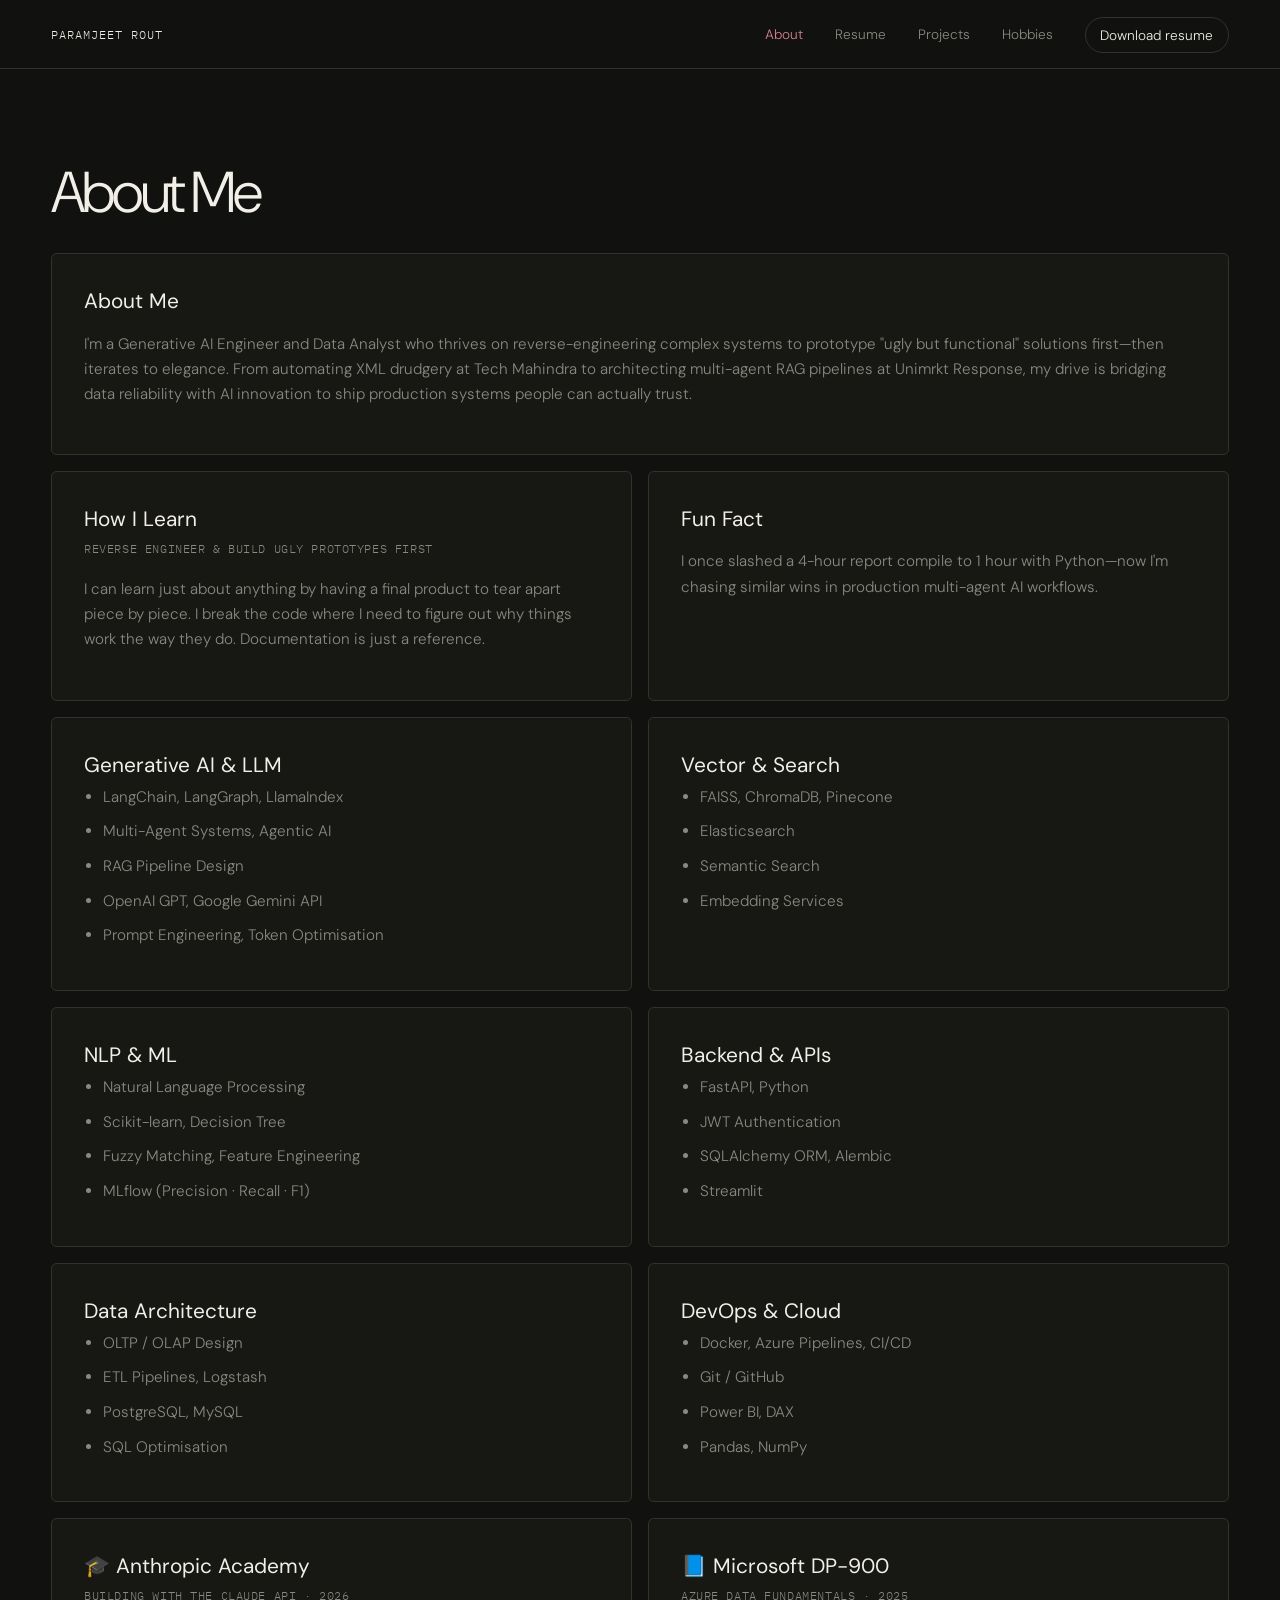
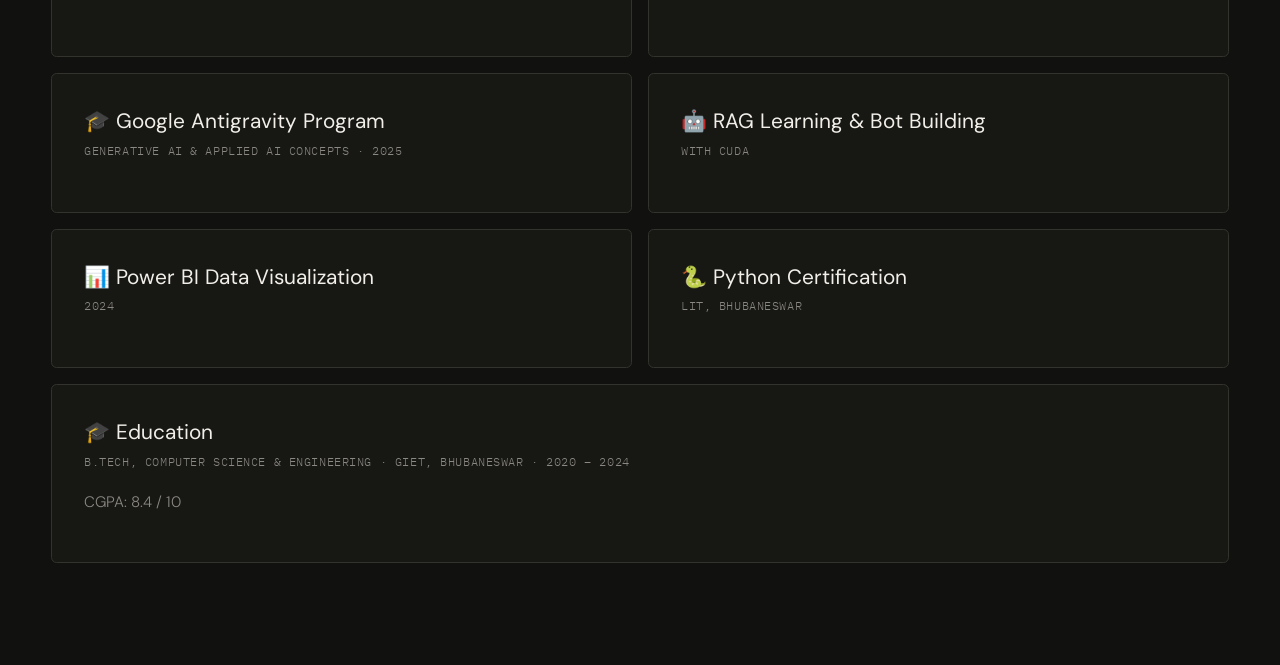
==== commit d9b43e84: "Add SVG social sharing card and navigation partial - Created a new SVG file for the branded social s" ====
--- a/about.html
+++ b/about.html
@@ -3,142 +3,152 @@
 <!DOCTYPE html>
 <html lang="en">
 <head>
-  <meta name="viewport" content="width=device-width, initial-scale=1.0" />
-  <meta charset="UTF-8">
-  <title>About - Paramjeet Rout</title>
+  <meta name="viewport" content="width=device-width, initial-scale=1.0" />
+  <meta charset="UTF-8">
+  <meta name="description" content="About Paramjeet Rout, a Generative AI Engineer and Data Analyst building reliable RAG, analytics, and automation systems.">
+  <meta name="theme-color" content="#11110f">
+  <meta property="og:type" content="website">
+  <meta property="og:title" content="About Paramjeet Rout">
+  <meta property="og:description" content="Generative AI, data engineering, analytics, and backend skills from Paramjeet Rout.">
+  <meta property="og:image" content="og-card.png">
+  <meta property="og:url" content="https://routparam12.github.io/param/about.html">
+  <meta name="twitter:card" content="summary_large_image">
+  <meta name="twitter:title" content="About Paramjeet Rout">
+  <meta name="twitter:description" content="Generative AI, data engineering, analytics, and backend skills from Paramjeet Rout.">
+  <meta name="twitter:image" content="og-card.png">
+  <title>About - Paramjeet Rout</title>
+  <link rel="icon" type="image/png" href="love.png">
+  <link rel="preconnect" href="https://fonts.googleapis.com">
+  <link rel="preconnect" href="https://fonts.gstatic.com" crossorigin>
+  <link href="https://fonts.googleapis.com/css2?family=DM+Sans:wght@300;400;500;600&family=IBM+Plex+Mono:wght@400;500&display=swap" rel="stylesheet">
+  <link rel="stylesheet" href="style.css" />
   <script defer src="theme.js"></script>
-  <link rel="stylesheet" href="style.css" />
-  <link href="https://fonts.googleapis.com/css?family=Open+Sans:300,400,700&display=swap" rel="stylesheet" />
 </head>
 
-<body>
+<body data-page="about">
+  <div id="nav-placeholder"></div>
 
   <main>
-    <!-- Header with Welcome and Navigation -->
-    <header class="main-header">
-      <h1 class="welcome-text">About Me</h1>
-      <nav class="top-nav">
-        <a href="about.html" class="top-nav-link">About</a>
-        <a href="index.html#resume" class="top-nav-link">Resume</a>
-        <a href="projects.html" class="top-nav-link">Projects</a>
-        <a href="hobbies.html" class="top-nav-link">Hobbies</a>
-      </nav>
+    <header class="page-header">
+      <h1>About Me</h1>
     </header>
-  
-    <div class="container">
 
+    <div class="card-grid">
 
-
-      <!-- About Me Card -->
-      <div class="sub-container">
+      <div class="info-card span-2">
         <h3>About Me</h3>
-        <hr>
-        <p>I'm a hands-on builder who thrives on reverse-engineering complex systems to prototype "ugly but functional" solutions first—then iterates to elegance. Starting as a Business Analyst automating XML drudgery, I've evolved into integrating RAG for smarter analytics at Unimrkt Response. My drive? Bridging data reliability with AI innovation to empower decisions.</p>
+        <p>I'm a Generative AI Engineer and Data Analyst who thrives on reverse-engineering complex systems to prototype "ugly but functional" solutions first—then iterates to elegance. From automating XML drudgery at Tech Mahindra to architecting multi-agent RAG pipelines at Unimrkt Response, my drive is bridging data reliability with AI innovation to ship production systems people can actually trust.</p>
       </div>
 
-      <!-- How I Learn Card -->
-      <div class="sub-container">
+      <div class="info-card">
         <h3>How I Learn</h3>
-        <hr>
-        <p><strong>Reverse Engineer & Build Ugly Prototypes First</strong></p>
+        <p class="card-meta">Reverse Engineer &amp; Build Ugly Prototypes First</p>
         <p>I can learn just about anything by having a final product to tear apart piece by piece. I break the code where I need to figure out why things work the way they do. Documentation is just a reference.</p>
       </div>
 
-      <!-- Fun Fact Card -->
-      <div class="sub-container">
+      <div class="info-card">
         <h3>Fun Fact</h3>
-        <hr>
-        <p>I once slashed a 4-hour report compile to 1 hour with Python—now I'm chasing similar wins in agentic AI workflows.</p>
+        <p>I once slashed a 4-hour report compile to 1 hour with Python—now I'm chasing similar wins in production multi-agent AI workflows.</p>
       </div>
 
-      <!-- Technical Skills: Data Handling -->
-      <div class="sub-container">
-        <h3>Data Handling</h3>
-        <hr>
+      <div class="info-card">
+        <h3>Generative AI &amp; LLM</h3>
         <ul>
-          <li>Python, SQL</li>
-          <li>Data Cleaning & Transformation</li>
-          <li>SQL Optimization</li>
-          <li>PostgreSQL, MySQL</li>
+          <li>LangChain, LangGraph, LlamaIndex</li>
+          <li>Multi-Agent Systems, Agentic AI</li>
+          <li>RAG Pipeline Design</li>
+          <li>OpenAI GPT, Google Gemini API</li>
+          <li>Prompt Engineering, Token Optimisation</li>
         </ul>
       </div>
 
-      <!-- Technical Skills: Visualization & BI -->
-      <div class="sub-container">
-        <h3>Visualization & BI</h3>
-        <hr>
+      <div class="info-card">
+        <h3>Vector &amp; Search</h3>
         <ul>
-          <li>Power BI, DAX</li>
-          <li>Data Modeling</li>
-          <li>Dashboard Design</li>
+          <li>FAISS, ChromaDB, Pinecone</li>
+          <li>Elasticsearch</li>
+          <li>Semantic Search</li>
+          <li>Embedding Services</li>
         </ul>
       </div>
 
-      <!-- Technical Skills: AI Engineering -->
-      <div class="sub-container">
-        <h3>AI Engineering</h3>
-        <hr>
+      <div class="info-card">
+        <h3>NLP &amp; ML</h3>
         <ul>
-          <li>RAG Workflows</li>
-          <li>Prompt Engineering</li>
-          <li>API-based LLM usage</li>
-          <li>Vector Search (FAISS)</li>
+          <li>Natural Language Processing</li>
+          <li>Scikit-learn, Decision Tree</li>
+          <li>Fuzzy Matching, Feature Engineering</li>
+          <li>MLflow (Precision · Recall · F1)</li>
         </ul>
       </div>
 
-      <!-- Technical Skills: Deployment -->
-      <div class="sub-container">
-        <h3>Deployment</h3>
-        <hr>
+      <div class="info-card">
+        <h3>Backend &amp; APIs</h3>
         <ul>
-          <li>Docker</li>
-          <li>Azure</li>
-          <li>ETL Pipelines</li>
+          <li>FastAPI, Python</li>
+          <li>JWT Authentication</li>
+          <li>SQLAlchemy ORM, Alembic</li>
+          <li>Streamlit</li>
         </ul>
       </div>
 
-      <!-- Currently Learning -->
-      <div class="sub-container">
-        <h3>Currently Learning</h3>
-        <hr>
-        <p>MongoDB, Scikit-learn, Machine Learning fundamentals</p>
+      <div class="info-card">
+        <h3>Data Architecture</h3>
+        <ul>
+          <li>OLTP / OLAP Design</li>
+          <li>ETL Pipelines, Logstash</li>
+          <li>PostgreSQL, MySQL</li>
+          <li>SQL Optimisation</li>
+        </ul>
       </div>
 
-      <!-- Certification: Google Antigravity Program -->
-      <div class="sub-container">
-        <h3>🎓 Google Antigravity Program</h3>
-        <hr>
-        <p><strong>Participant (GenAI & Applied AI Concepts) • 2025</strong></p>
-        <p>Applied to RAG embeddings and conversational AI workflows</p>
+      <div class="info-card">
+        <h3>DevOps &amp; Cloud</h3>
+        <ul>
+          <li>Docker, Azure Pipelines, CI/CD</li>
+          <li>Git / GitHub</li>
+          <li>Power BI, DAX</li>
+          <li>Pandas, NumPy</li>
+        </ul>
       </div>
 
-      <!-- Certification: RAG Learning & Bot Building -->
-      <div class="sub-container">
-        <h3>🤖 RAG Learning & Bot Building</h3>
-        <hr>
-        <p><strong>Hands-on Completion • 2025</strong></p>
-        <p>Built production-ready conversational agent with ChatGPT API</p>
+      <div class="info-card">
+        <h3>🎓 Anthropic Academy</h3>
+        <p class="card-meta">Building with the Claude API · 2026</p>
       </div>
 
-      <!-- Certification: Microsoft Data Analytics -->
-      <div class="sub-container">
-        <h3>📊 Microsoft Data Analytics</h3>
-        <hr>
-        <p><strong>NIIT Foundation • 2024</strong></p>
-        <p>Foundation for Power BI dashboards and data modeling</p>
+      <div class="info-card">
+        <h3>📘 Microsoft DP-900</h3>
+        <p class="card-meta">Azure Data Fundamentals · 2025</p>
       </div>
 
-      <!-- Certification: Python Certification -->
-      <div class="sub-container">
-        <h3>🐍 Python Certification</h3>
-        <hr>
-        <p><strong>LIT, Bhubaneswar • 2024</strong></p>
-        <p>Core programming foundation for all data projects</p>
+      <div class="info-card">
+        <h3>🎓 Google Antigravity Program</h3>
+        <p class="card-meta">Generative AI &amp; Applied AI Concepts · 2025</p>
       </div>
 
+      <div class="info-card">
+        <h3>🤖 RAG Learning &amp; Bot Building</h3>
+        <p class="card-meta">With CUDA</p>
+      </div>
+
+      <div class="info-card">
+        <h3>📊 Power BI Data Visualization</h3>
+        <p class="card-meta">2024</p>
+      </div>
+
+      <div class="info-card">
+        <h3>🐍 Python Certification</h3>
+        <p class="card-meta">LIT, Bhubaneswar</p>
+      </div>
+
+      <div class="info-card span-2">
+        <h3>🎓 Education</h3>
+        <p class="card-meta">B.Tech, Computer Science &amp; Engineering · GIET, Bhubaneswar · 2020 – 2024</p>
+        <p>CGPA: 8.4 / 10</p>
+      </div>
 
     </div>
-  
   </main>
 </body>
-</html>
+</html>
--- a/style.css
+++ b/style.css
@@ -47,8 +47,10 @@
 h1 { max-width: 36rem; margin: 0; font-size: clamp(2.65rem, 4vw, 4.6rem); font-weight: 300; letter-spacing: -.055em; line-height: .98; }
 h1 em { font-weight: 300; color: var(--accent); }
 .hero-intro { color: var(--muted); max-width: 33rem; font-size: clamp(1rem, 1.45vw, 1.25rem); margin: 2rem 0; }
+.hero-actions { display: flex; flex-wrap: wrap; gap: .8rem; align-items: center; }
 .pill-button { display: inline-flex; align-items: center; justify-content: space-between; gap: 3rem; min-width: 12rem; background: var(--text); color: var(--bg); border-radius: 4rem; padding: 1rem 1.4rem; text-decoration: none; font-weight: 500; transition: transform .25s, background .25s; }
 .pill-button:hover { transform: translateY(-3px); background: var(--accent); color: white; }
+.pill-button-secondary { background: transparent; color: var(--text); box-shadow: inset 0 0 0 1px var(--line); }
 .hero-links { color: var(--muted); font-size: .76rem; line-height: 1.5; margin: 0; }
 .hero-links a { color: var(--accent); text-underline-offset: .18rem; }
 .hero-portrait { position: relative; min-height: 40rem; background: #b6ab9f; overflow: hidden; }
@@ -330,3 +332,82 @@
     gap: 20px;
   }
 }
+
+
+/* ============================================
+   SUBPAGE COMPONENTS (about / projects / hobbies)
+   Reuses existing --bg, --surface, --line, --accent,
+   --muted, --pad, --radius tokens already in :root.
+   Append this block to the end of style.css.
+   ============================================ */
+
+.site-nav {
+  display: flex;
+  justify-content: space-between;
+  align-items: center;
+  padding: 1.4rem var(--pad);
+  border-bottom: 1px solid var(--line);
+  position: sticky;
+  top: 0;
+  background: var(--bg);
+  z-index: 10;
+}
+.site-nav .logo-link {
+  font-family: "IBM Plex Mono", monospace;
+  font-size: .78rem;
+  letter-spacing: .08em;
+  text-decoration: none;
+  color: var(--text);
+}
+.site-nav ul { display: flex; gap: 2rem; list-style: none; margin: 0; padding: 0; flex-wrap: wrap; }
+.site-nav a { text-decoration: none; color: var(--muted); font-size: .85rem; transition: color .2s; }
+.site-nav a:hover, .site-nav a.active { color: var(--accent); }
+.site-nav .nav-cta { color: var(--text); border: 1px solid var(--line); border-radius: 999px; padding: .55rem .9rem; }
+.site-nav .nav-cta:hover { border-color: var(--accent); color: var(--accent); }
+
+.page-header { padding: clamp(3rem, 8vw, 6rem) var(--pad) 2rem; }
+.page-header h1 {
+  margin: 0;
+  font-size: clamp(2.25rem, 4.5vw, 4rem);
+  font-weight: 300;
+  letter-spacing: -.05em;
+}
+
+.card-grid {
+  display: grid;
+  grid-template-columns: repeat(2, 1fr);
+  gap: 1rem;
+  padding: 0 var(--pad) clamp(4rem, 8vw, 8rem);
+  max-width: 80rem;
+  margin: 0 auto;
+}
+.info-card {
+  background: var(--surface);
+  border: 1px solid var(--line);
+  border-radius: var(--radius);
+  padding: 2rem;
+  transition: transform .25s, border-color .25s;
+}
+.info-card:hover { transform: translateY(-4px); border-color: var(--accent); }
+.info-card h3 { margin: 0 0 .3rem; font-size: 1.3rem; font-weight: 400; color: var(--text); }
+.info-card .card-meta {
+  font-family: "IBM Plex Mono", monospace;
+  color: var(--muted);
+  font-size: .72rem;
+  text-transform: uppercase;
+  letter-spacing: .05em;
+  margin: 0 0 1.2rem;
+}
+.info-card p, .info-card li { color: var(--muted); font-size: .95rem; line-height: 1.65; }
+.info-card p + p { margin-top: .8rem; }
+.info-card ul { margin: 0; padding-left: 1.2rem; }
+.info-card li { margin-bottom: .6rem; }
+.info-card .metric-highlight { color: var(--accent); font-weight: 500; }
+.info-card .project-link { color: var(--accent); text-decoration: none; margin-left: .3rem; font-size: .85rem; }
+.info-card .project-link:hover { text-decoration: underline; }
+.info-card.span-2 { grid-column: 1 / -1; }
+
+@media (max-width: 800px) {
+  .card-grid { grid-template-columns: 1fr; }
+  .site-nav ul { gap: 1.2rem; }
+}
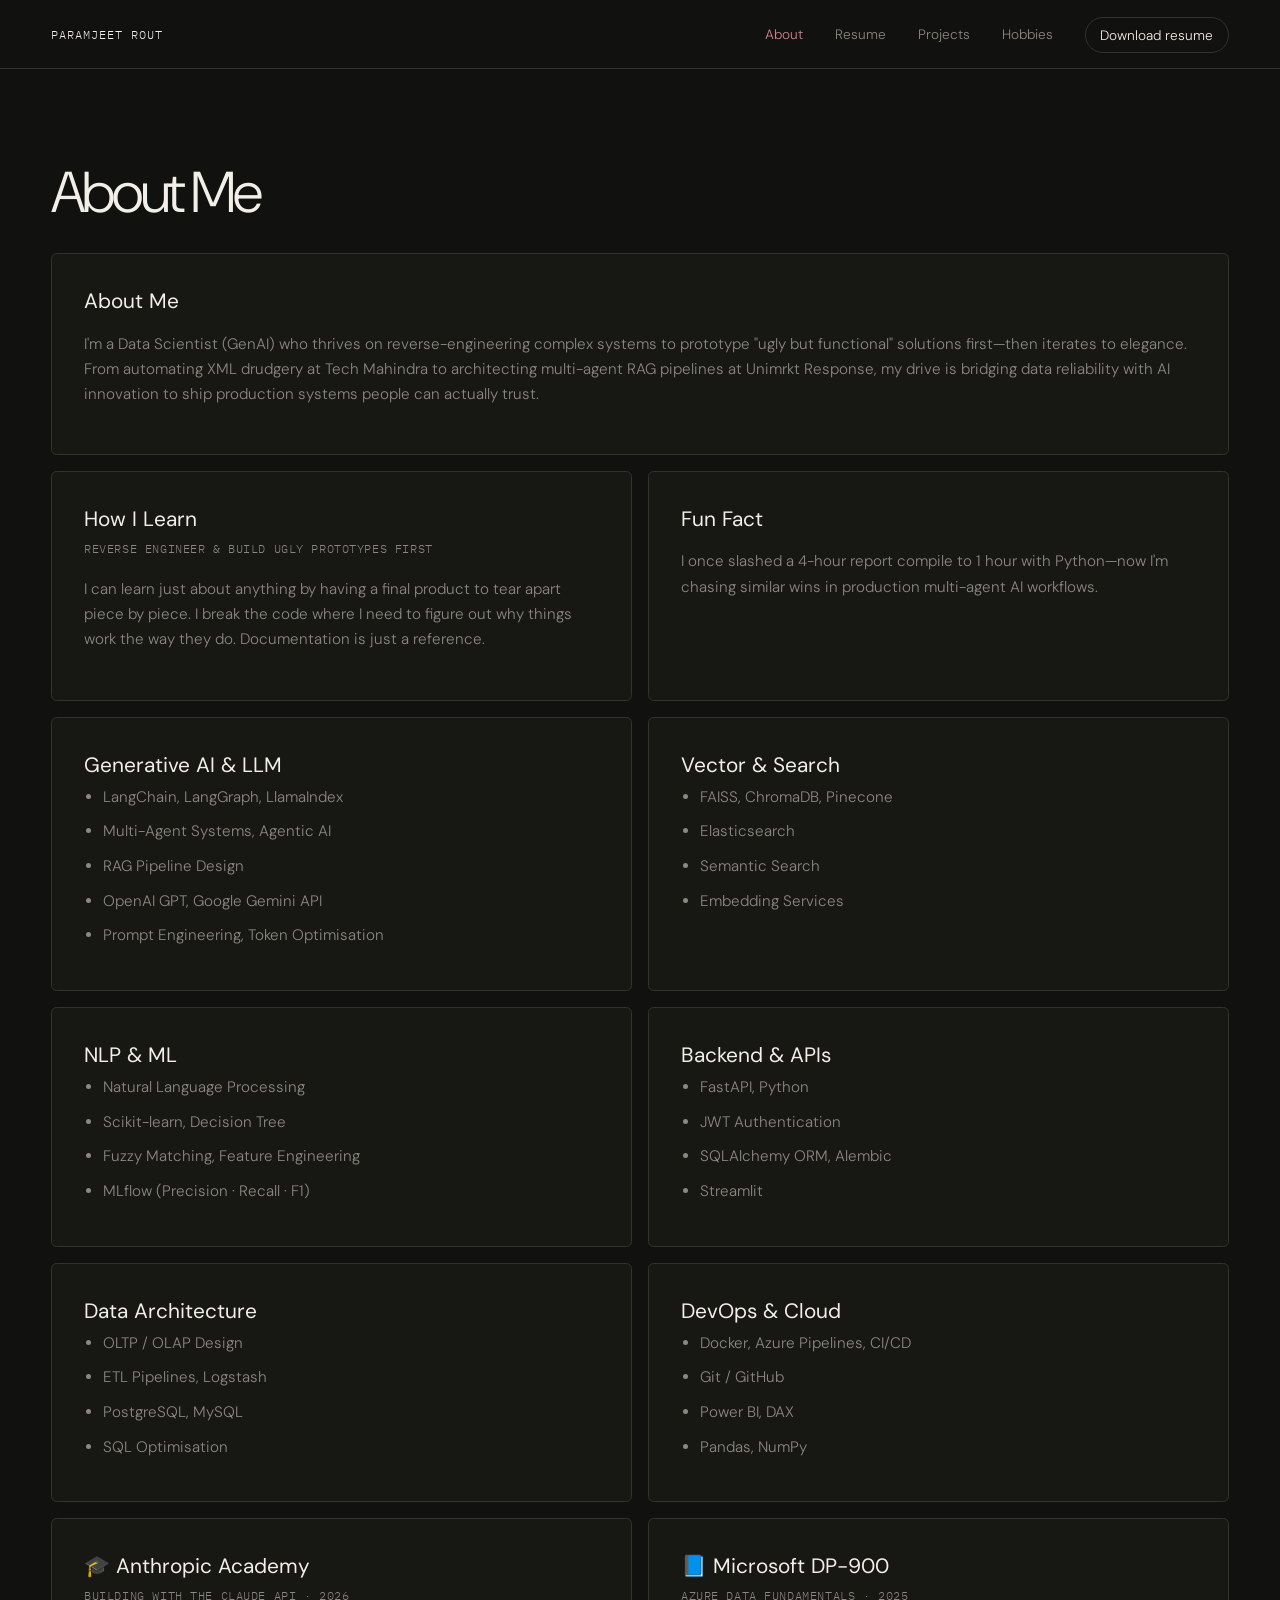
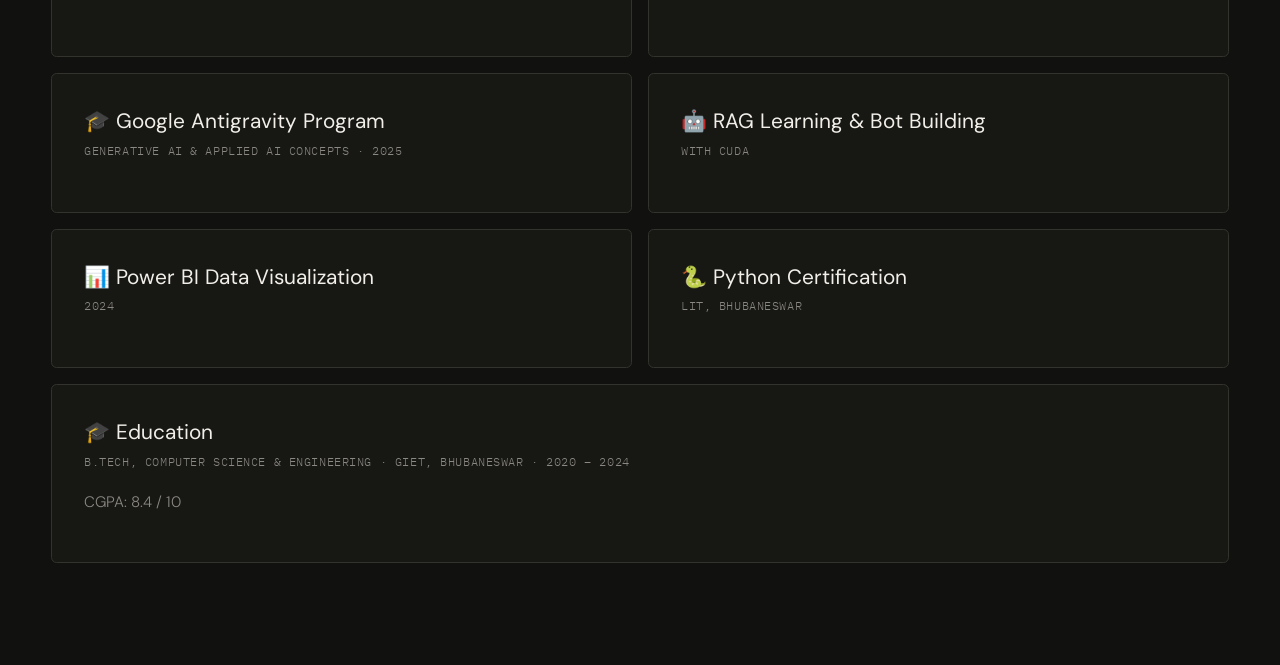
==== commit 5f6aa9f4: "Revise profession and update meta description Updated the description meta tag and modified the cont" ====
--- a/about.html
+++ b/about.html
@@ -3,21 +3,21 @@
 <!DOCTYPE html>
 <html lang="en">
 <head>
-  <meta name="viewport" content="width=device-width, initial-scale=1.0" />
-  <meta charset="UTF-8">
-  <meta name="description" content="About Paramjeet Rout, a Generative AI Engineer and Data Analyst building reliable RAG, analytics, and automation systems.">
-  <meta name="theme-color" content="#11110f">
-  <meta property="og:type" content="website">
-  <meta property="og:title" content="About Paramjeet Rout">
-  <meta property="og:description" content="Generative AI, data engineering, analytics, and backend skills from Paramjeet Rout.">
-  <meta property="og:image" content="og-card.png">
-  <meta property="og:url" content="https://routparam12.github.io/param/about.html">
-  <meta name="twitter:card" content="summary_large_image">
-  <meta name="twitter:title" content="About Paramjeet Rout">
-  <meta name="twitter:description" content="Generative AI, data engineering, analytics, and backend skills from Paramjeet Rout.">
-  <meta name="twitter:image" content="og-card.png">
-  <title>About - Paramjeet Rout</title>
-  <link rel="icon" type="image/png" href="love.png">
+  <meta name="viewport" content="width=device-width, initial-scale=1.0" />
+  <meta charset="UTF-8">
+  <meta name="description" content="About Paramjeet Rout, a Data Scientist (GenAI) building reliable RAG, analytics, and automation systems.">
+  <meta name="theme-color" content="#11110f">
+  <meta property="og:type" content="website">
+  <meta property="og:title" content="About Paramjeet Rout">
+  <meta property="og:description" content="Generative AI, data engineering, analytics, and backend skills from Paramjeet Rout.">
+  <meta property="og:image" content="og-card.png">
+  <meta property="og:url" content="https://routparam12.github.io/param/about.html">
+  <meta name="twitter:card" content="summary_large_image">
+  <meta name="twitter:title" content="About Paramjeet Rout">
+  <meta name="twitter:description" content="Generative AI, data engineering, analytics, and backend skills from Paramjeet Rout.">
+  <meta name="twitter:image" content="og-card.png">
+  <title>About - Paramjeet Rout</title>
+  <link rel="icon" type="image/png" href="love.png">
   <link rel="preconnect" href="https://fonts.googleapis.com">
   <link rel="preconnect" href="https://fonts.gstatic.com" crossorigin>
   <link href="https://fonts.googleapis.com/css2?family=DM+Sans:wght@300;400;500;600&family=IBM+Plex+Mono:wght@400;500&display=swap" rel="stylesheet">
@@ -37,7 +37,7 @@
 
       <div class="info-card span-2">
         <h3>About Me</h3>
-        <p>I'm a Generative AI Engineer and Data Analyst who thrives on reverse-engineering complex systems to prototype "ugly but functional" solutions first—then iterates to elegance. From automating XML drudgery at Tech Mahindra to architecting multi-agent RAG pipelines at Unimrkt Response, my drive is bridging data reliability with AI innovation to ship production systems people can actually trust.</p>
+        <p>I'm a Data Scientist (GenAI) who thrives on reverse-engineering complex systems to prototype "ugly but functional" solutions first—then iterates to elegance. From automating XML drudgery at Tech Mahindra to architecting multi-agent RAG pipelines at Unimrkt Response, my drive is bridging data reliability with AI innovation to ship production systems people can actually trust.</p>
       </div>
 
       <div class="info-card">
@@ -151,4 +151,4 @@
     </div>
   </main>
 </body>
-</html>
+</html>
